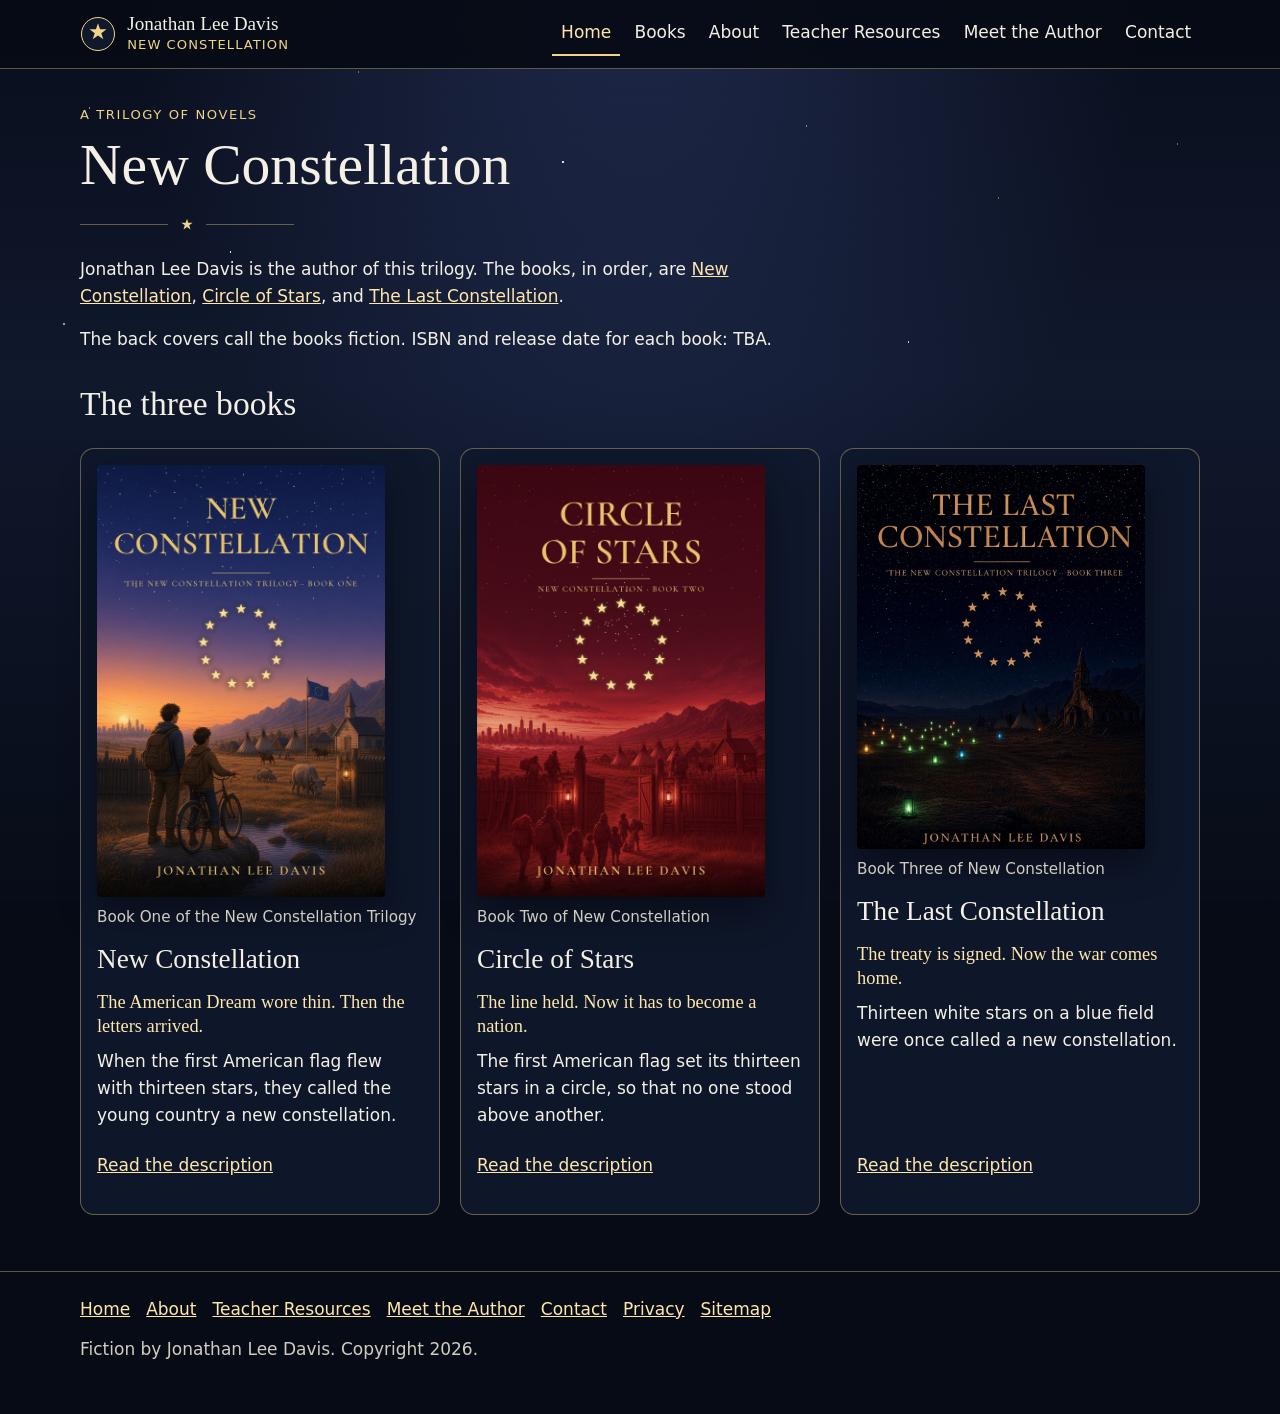
==== index.html @ 85f2c6d9 "Publish the New Constellation author site. Add static pages for the trilogy, both covers, educator n" ====
<!DOCTYPE html>
<html lang="en">
<head>
  <meta charset="utf-8">
  <meta name="viewport" content="width=device-width, initial-scale=1">
  <title>Jonathan Lee Davis · New Constellation trilogy</title>
  <meta name="description" content="New Constellation, Circle of Stars, and The Last Constellation: a trilogy of novels by Jonathan Lee Davis.">
  <meta name="author" content="Jonathan Lee Davis">
  <meta name="robots" content="index,follow">
  <link rel="canonical" href="https://jonldavis-coder.github.io/constellation-books-website/">
  <meta name="theme-color" content="#070b16">
  <meta property="og:site_name" content="Jonathan Lee Davis">
  <meta property="og:title" content="Jonathan Lee Davis · New Constellation trilogy">
  <meta property="og:description" content="New Constellation, Circle of Stars, and The Last Constellation: a trilogy of novels by Jonathan Lee Davis.">
  <meta property="og:type" content="website">
  <meta property="og:url" content="https://jonldavis-coder.github.io/constellation-books-website/">
  <meta property="og:image" content="https://jonldavis-coder.github.io/constellation-books-website/assets/images/og/home.jpg">
  <meta property="og:image:width" content="1200">
  <meta property="og:image:height" content="630">
  <meta property="og:image:alt" content="Front covers of New Constellation, Circle of Stars, and The Last Constellation by Jonathan Lee Davis">
  <meta property="og:locale" content="en_US">
  <meta name="twitter:card" content="summary_large_image">
  <meta name="twitter:title" content="Jonathan Lee Davis · New Constellation trilogy">
  <meta name="twitter:description" content="New Constellation, Circle of Stars, and The Last Constellation: a trilogy of novels by Jonathan Lee Davis.">
  <meta name="twitter:image" content="https://jonldavis-coder.github.io/constellation-books-website/assets/images/og/home.jpg">
  <meta name="twitter:image:alt" content="Front covers of New Constellation, Circle of Stars, and The Last Constellation by Jonathan Lee Davis">
  <link rel="icon" href="assets/favicon.svg" type="image/svg+xml">
  <link rel="preload" as="image" href="assets/images/covers/new-constellation-front.jpg">
  <script>document.documentElement.classList.add("js");</script>
  <link rel="stylesheet" href="assets/css/site.css">
  <script type="application/ld+json">
{
  "@context": "https://schema.org",
  "@graph": [
    {
      "@type": "WebSite",
      "@id": "https://jonldavis-coder.github.io/constellation-books-website/#website",
      "url": "https://jonldavis-coder.github.io/constellation-books-website/",
      "name": "Jonathan Lee Davis",
      "description": "New Constellation, Circle of Stars, and The Last Constellation: a trilogy of novels by Jonathan Lee Davis.",
      "inLanguage": "en",
      "publisher": {
        "@id": "https://jonldavis-coder.github.io/constellation-books-website/about/#author"
      }
    },
    {
      "@type": "Person",
      "@id": "https://jonldavis-coder.github.io/constellation-books-website/about/#author",
      "name": "Jonathan Lee Davis",
      "url": "https://jonldavis-coder.github.io/constellation-books-website/about/",
      "jobTitle": "Author",
      "birthPlace": {
        "@type": "Place",
        "name": "Benton, Arkansas",
        "address": {
          "@type": "PostalAddress",
          "addressLocality": "Benton",
          "addressRegion": "AR",
          "addressCountry": "US"
        }
      },
      "alumniOf": [
        {
          "@type": "HighSchool",
          "name": "Sheridan High School"
        },
        {
          "@type": "CollegeOrUniversity",
          "name": "Arkansas Tech University"
        }
      ],
      "description": "Author of the New Constellation trilogy. Born in Benton, Arkansas. Attended Angie Grant Elementary, Perryville Elementary, Perryville Middle School, Benton Middle School, and Sheridan Junior High, and graduated from Sheridan High School. Attended the University of Central Arkansas, then graduated from Arkansas Tech University with a degree in sociology and a minor in military science. Served as an active-duty officer in the U.S. Army and retired from the Army, then became a technology consultant. Attended graduate school at Harvard University. Has been writing these books for 10 years. The stories weave in his life experiences and the people he knew growing up in Arkansas."
    },
    {
      "@type": "BookSeries",
      "@id": "https://jonldavis-coder.github.io/constellation-books-website/#series",
      "name": "New Constellation trilogy",
      "url": "https://jonldavis-coder.github.io/constellation-books-website/",
      "author": {
        "@id": "https://jonldavis-coder.github.io/constellation-books-website/about/#author"
      }
    },
    {
      "@type": "ItemList",
      "name": "New Constellation trilogy",
      "itemListElement": [
        {
          "@type": "ListItem",
          "position": 1,
          "name": "New Constellation",
          "url": "https://jonldavis-coder.github.io/constellation-books-website/books/new-constellation/"
        },
        {
          "@type": "ListItem",
          "position": 2,
          "name": "Circle of Stars",
          "url": "https://jonldavis-coder.github.io/constellation-books-website/books/circle-of-stars/"
        },
        {
          "@type": "ListItem",
          "position": 3,
          "name": "The Last Constellation",
          "url": "https://jonldavis-coder.github.io/constellation-books-website/books/the-last-constellation/"
        }
      ]
    },
    {
      "@type": "Book",
      "@id": "https://jonldavis-coder.github.io/constellation-books-website/books/new-constellation/#book",
      "name": "New Constellation",
      "url": "https://jonldavis-coder.github.io/constellation-books-website/books/new-constellation/",
      "author": {
        "@id": "https://jonldavis-coder.github.io/constellation-books-website/about/#author"
      },
      "genre": "Fiction",
      "inLanguage": "en",
      "copyrightYear": 2026,
      "copyrightHolder": {
        "@id": "https://jonldavis-coder.github.io/constellation-books-website/about/#author"
      },
      "position": 1,
      "isPartOf": {
        "@type": "BookSeries",
        "name": "New Constellation trilogy",
        "url": "https://jonldavis-coder.github.io/constellation-books-website/"
      },
      "image": "https://jonldavis-coder.github.io/constellation-books-website/assets/images/covers/new-constellation-front.jpg",
      "description": "When the first American flag flew with thirteen stars, they called the young country a new constellation. Two and a half centuries later, the American Dream has worn thin. Wages don't stretch, and families wonder what they gave up just to stay afloat.\n\nThen the letters start arriving. Native American tribes are inviting back any U.S. citizen with one-eighth Native blood: a home, healthcare, school, honest work, and Sundays kept for church. All they ask is that you live their way. Thirteen tribes rise across the land. The Supreme Court returns unoccupied government land to them. And a nation that once took everything faces the one thing it never planned for: its own people choosing to leave.\n\nIs it a community, or an army? Is it a refuge, or too good to be true? And once you join, can you ever leave?"
    },
    {
      "@type": "Book",
      "@id": "https://jonldavis-coder.github.io/constellation-books-website/books/circle-of-stars/#book",
      "name": "Circle of Stars",
      "url": "https://jonldavis-coder.github.io/constellation-books-website/books/circle-of-stars/",
      "author": {
        "@id": "https://jonldavis-coder.github.io/constellation-books-website/about/#author"
      },
      "genre": "Fiction",
      "inLanguage": "en",
      "copyrightYear": 2026,
      "copyrightHolder": {
        "@id": "https://jonldavis-coder.github.io/constellation-books-website/about/#author"
      },
      "position": 2,
      "isPartOf": {
        "@type": "BookSeries",
        "name": "New Constellation trilogy",
        "url": "https://jonldavis-coder.github.io/constellation-books-website/"
      },
      "image": "https://jonldavis-coder.github.io/constellation-books-website/assets/images/covers/circle-of-stars-front.jpg",
      "description": "The first American flag set its thirteen stars in a circle, so that no one stood above another. Now a new flag of thirteen stars flies over a new border, and the old one is coming apart. America is at war with itself. Cities burn, whole states walk out of the Union, and the once most powerful military in the world, the force that kept world order, is in disorder.\n\nThe world is watching. Russia lays claim to Alaska. China takes Taiwan. Poland comes under fire on the edge of Europe. And the young United Tribal Nation, sworn never to attack unless attacked, must decide who it can take in, and what it will cost to keep its word."
    },
    {
      "@type": "Book",
      "@id": "https://jonldavis-coder.github.io/constellation-books-website/books/the-last-constellation/#book",
      "name": "The Last Constellation",
      "url": "https://jonldavis-coder.github.io/constellation-books-website/books/the-last-constellation/",
      "author": {
        "@id": "https://jonldavis-coder.github.io/constellation-books-website/about/#author"
      },
      "genre": "Fiction",
      "inLanguage": "en",
      "copyrightYear": 2026,
      "copyrightHolder": {
        "@id": "https://jonldavis-coder.github.io/constellation-books-website/about/#author"
      },
      "position": 3,
      "isPartOf": {
        "@type": "BookSeries",
        "name": "New Constellation trilogy",
        "url": "https://jonldavis-coder.github.io/constellation-books-website/"
      },
      "image": "https://jonldavis-coder.github.io/constellation-books-website/assets/images/covers/the-last-constellation-front.jpg",
      "description": "Thirteen white stars on a blue field were once called a new constellation. The first pattern broke; the people who were here before those stars were sewn have drawn another — and must hold it while the world burns at the border. Across the sea, the world is still burning. Russia and China have landed on American soil. The once most powerful military in the world is broken and scattered, and the United Tribal Force must stand with what remains of it if either of them is to hold the line.\n\nThirteen tribes. One border. A women's year of service the Nation has never known. Medicine runs short. The gates fill. And a country that swore never to attack unless attacked must decide how much of itself it will give to keep the rest of the continent from falling."
    }
  ]
}
</script>
</head>
<body>
  <a class="skip" href="#content">Skip to content</a>
<header class="site-header">
  <div class="wrap header-inner">
    <a class="brand" href="./"><svg class="brand-mark" width="36" height="36" viewBox="0 0 36 36" aria-hidden="true" focusable="false">
  <circle cx="18" cy="18" r="16.5" fill="#10182c" stroke="#f0d48a" stroke-width="1"/>
  <path fill="#f0d48a" d="M18 7.2l2.05 6.15h6.45l-5.22 3.8 2 6.15L18 19.5l-5.28 3.8 2-6.15-5.22-3.8h6.45z"/>
</svg><span class="brand-text"><span class="brand-name">Jonathan Lee Davis</span><span class="brand-series">New Constellation</span></span></a>
    <button type="button" class="nav-toggle" aria-expanded="false" aria-controls="site-nav"><span class="nav-toggle-label">Menu</span></button><nav class="site-nav" id="site-nav" aria-label="Primary"><ul><li><a href="./" aria-current="page">Home</a></li><li><a href="#books">Books</a></li><li><a href="about/">About</a></li><li><a href="teachers/">Teacher Resources</a></li><li><a href="meet/">Meet the Author</a></li><li><a href="contact/">Contact</a></li></ul></nav>
  </div>
</header>
  <main id="content" tabindex="-1">
    <div class="wrap">
      <p class="kicker">A trilogy of novels</p>
<h1>New Constellation</h1>
<div class="rule" aria-hidden="true"><svg width="14" height="14" viewBox="0 0 16 16" focusable="false"><path fill="#f0d48a" d="M8 .8l1.45 4.7H14.4L10.5 8.4l1.5 4.8L8 10.35 4 13.2l1.5-4.8L1.6 5.5h4.95z"/></svg></div>
<div class="intro">
  <p>Jonathan Lee Davis is the author of this trilogy. The books, in order, are <a href="books/new-constellation/">New Constellation</a>, <a href="books/circle-of-stars/">Circle of Stars</a>, and <a href="books/the-last-constellation/">The Last Constellation</a>.</p>
  <p>The back covers call the books fiction. ISBN and release date for each book: TBA.</p>
</div>
<section id="books" aria-labelledby="books-heading">
  <h2 id="books-heading">The three books</h2>
  <div class="book-grid">
    <article class="book-card">
  <a href="books/new-constellation/"><img src="assets/images/covers/new-constellation-front.jpg" alt="Front cover of New Constellation by Jonathan Lee Davis" width="1200" height="1800" loading="eager" decoding="async" fetchpriority="high"></a>
  <p class="series-label">Book One of the New Constellation Trilogy</p>
  <h2><a href="books/new-constellation/">New Constellation</a></h2>
  <p class="tagline">The American Dream wore thin. Then the letters arrived.</p>
  <p>When the first American flag flew with thirteen stars, they called the young country a new constellation.</p>
  <p class="more"><a href="books/new-constellation/">Read the description</a></p>
</article><article class="book-card">
  <a href="books/circle-of-stars/"><img src="assets/images/covers/circle-of-stars-front.jpg" alt="Front cover of Circle of Stars by Jonathan Lee Davis" width="1200" height="1800" loading="lazy" decoding="async"></a>
  <p class="series-label">Book Two of New Constellation</p>
  <h2><a href="books/circle-of-stars/">Circle of Stars</a></h2>
  <p class="tagline">The line held. Now it has to become a nation.</p>
  <p>The first American flag set its thirteen stars in a circle, so that no one stood above another.</p>
  <p class="more"><a href="books/circle-of-stars/">Read the description</a></p>
</article><article class="book-card">
  <a href="books/the-last-constellation/"><img src="assets/images/covers/the-last-constellation-front.jpg" alt="Front cover of The Last Constellation by Jonathan Lee Davis" width="864" height="1152" loading="lazy" decoding="async"></a>
  <p class="series-label">Book Three of New Constellation</p>
  <h2><a href="books/the-last-constellation/">The Last Constellation</a></h2>
  <p class="tagline">The treaty is signed. Now the war comes home.</p>
  <p>Thirteen white stars on a blue field were once called a new constellation.</p>
  <p class="more"><a href="books/the-last-constellation/">Read the description</a></p>
</article>
  </div>
</section>
    </div>
  </main>
  <footer class="site-footer">
  <div class="wrap footer-inner">
    <nav class="footer-nav" aria-label="Footer"><ul><li><a href="./">Home</a></li><li><a href="about/">About</a></li><li><a href="teachers/">Teacher Resources</a></li><li><a href="meet/">Meet the Author</a></li><li><a href="contact/">Contact</a></li><li><a href="privacy/">Privacy</a></li><li><a href="sitemap.html">Sitemap</a></li></ul></nav>
    <p>Fiction by Jonathan Lee Davis. Copyright 2026.</p>
  </div>
</footer>
  <script src="assets/js/site.js" defer></script>
</body>
</html>
---- assets/css/site.css ----
/* New Constellation author site. One stylesheet, no web fonts. */

:root {
  --bg: #070b16;
  --bg-raised: #10182c;
  --bg-header: rgba(7, 11, 22, 0.94);
  --text: #f4f0e6;
  --muted: #d2cdc2;
  --gold: #f0d48a;
  --gold-strong: #ffe7ad;
  --ink: #1b1408;
  --line: rgba(240, 212, 138, 0.38);
  --serif: "Iowan Old Style", "Palatino Linotype", Palatino, Georgia, "Times New Roman", serif;
  --sans: "Segoe UI", system-ui, -apple-system, sans-serif;
  --measure: 65ch;
  --cover-max: 26rem;
  --focus: #ffe08a;
}

*,
*::before,
*::after {
  box-sizing: border-box;
}

html {
  font-size: 100%;
  scroll-behavior: smooth;
}

body {
  margin: 0;
  min-height: 100vh;
  color: var(--text);
  background: var(--bg);
  font-family: var(--sans);
  font-size: 1.0625rem;
  line-height: 1.6;
  color-scheme: dark;
}

body::before {
  content: "";
  position: fixed;
  inset: 0;
  z-index: -1;
  pointer-events: none;
  background-color: var(--bg);
  background-image:
    radial-gradient(1px 1px at 7% 12%, #fff 50%, transparent 52%),
    radial-gradient(1.5px 1.5px at 18% 28%, rgba(255, 255, 255, 0.9) 50%, transparent 52%),
    radial-gradient(1px 1px at 28% 8%, rgba(240, 212, 138, 0.95) 50%, transparent 52%),
    radial-gradient(1px 1px at 36% 46%, #fff 50%, transparent 52%),
    radial-gradient(2px 2px at 44% 18%, rgba(255, 255, 255, 0.85) 50%, transparent 52%),
    radial-gradient(1px 1px at 52% 62%, rgba(240, 212, 138, 0.8) 50%, transparent 52%),
    radial-gradient(1px 1px at 63% 14%, #fff 50%, transparent 52%),
    radial-gradient(1.5px 1.5px at 71% 38%, rgba(255, 255, 255, 0.75) 50%, transparent 52%),
    radial-gradient(1px 1px at 78% 22%, rgba(240, 212, 138, 0.9) 50%, transparent 52%),
    radial-gradient(1px 1px at 86% 58%, #fff 50%, transparent 52%),
    radial-gradient(1px 1px at 92% 16%, rgba(255, 255, 255, 0.8) 50%, transparent 52%),
    radial-gradient(1.5px 1.5px at 12% 72%, #fff 50%, transparent 52%),
    radial-gradient(1px 1px at 24% 84%, rgba(240, 212, 138, 0.75) 50%, transparent 52%),
    radial-gradient(1px 1px at 41% 78%, rgba(255, 255, 255, 0.7) 50%, transparent 52%),
    radial-gradient(2px 2px at 58% 88%, rgba(255, 255, 255, 0.85) 50%, transparent 52%),
    radial-gradient(1px 1px at 73% 76%, #fff 50%, transparent 52%),
    radial-gradient(1px 1px at 88% 82%, rgba(240, 212, 138, 0.8) 50%, transparent 52%),
    radial-gradient(1px 1px at 15% 48%, rgba(255, 255, 255, 0.65) 50%, transparent 52%),
    radial-gradient(1px 1px at 96% 42%, #fff 50%, transparent 52%),
    radial-gradient(1.5px 1.5px at 5% 36%, rgba(240, 212, 138, 0.7) 50%, transparent 52%),
    radial-gradient(ellipse at 50% -20%, rgba(62, 78, 140, 0.45), transparent 58%),
    linear-gradient(180deg, #090e1c 0%, #10182c 42%, #080c18 100%);
  background-repeat: no-repeat;
}

img {
  max-width: 100%;
  height: auto;
}

a {
  color: var(--gold-strong);
}

a:hover {
  color: #fff6d8;
}

p,
ul,
ol,
dl,
blockquote {
  margin-block: 0 1rem;
}

h1,
h2,
h3 {
  font-family: var(--serif);
  font-weight: 500;
  line-height: 1.15;
  color: var(--text);
}

h1 {
  font-size: clamp(2.2rem, 5vw, 3.6rem);
  margin: 0 0 0.6rem;
}

h2 {
  font-size: clamp(1.6rem, 3vw, 2.1rem);
  margin: 2rem 0 0.75rem;
}

h3 {
  font-size: 1.3rem;
  margin: 1.4rem 0 0.5rem;
}

.skip {
  position: absolute;
  left: 0.75rem;
  top: 0.75rem;
  transform: translateY(-150%);
  background: var(--gold);
  color: var(--ink);
  padding: 0.6rem 0.9rem;
  z-index: 20;
  text-decoration: none;
  border-radius: 6px;
  font-weight: 700;
}

.skip:focus {
  transform: none;
}

:focus-visible {
  outline: 3px solid var(--focus);
  outline-offset: 3px;
}

.wrap {
  width: min(1120px, calc(100% - 2rem));
  margin-inline: auto;
}

.site-header {
  position: sticky;
  top: 0;
  z-index: 10;
  background: var(--bg-header);
  border-bottom: 1px solid var(--line);
}

.header-inner {
  display: flex;
  flex-wrap: wrap;
  align-items: center;
  justify-content: space-between;
  gap: 0.75rem 1rem;
  min-height: 4.25rem;
  padding: 0.6rem 0;
  position: relative;
}

.brand {
  display: inline-flex;
  align-items: center;
  gap: 0.7rem;
  color: var(--text);
  text-decoration: none;
}

.brand:hover {
  color: var(--text);
}

.brand-mark {
  flex: 0 0 auto;
}

.brand-name {
  display: block;
  font-family: var(--serif);
  font-size: 1.2rem;
  line-height: 1.1;
}

.brand-series {
  display: block;
  color: var(--gold);
  font-size: 0.82rem;
  letter-spacing: 0.08em;
  text-transform: uppercase;
}

.nav-toggle {
  display: none;
  min-height: 44px;
  min-width: 44px;
  padding: 0.4rem 0.9rem;
  border-radius: 999px;
  border: 1px solid var(--line);
  background: transparent;
  color: var(--gold-strong);
  font: inherit;
  cursor: pointer;
}

.js .nav-toggle {
  display: inline-flex;
  align-items: center;
  justify-content: center;
}

.site-nav ul {
  display: flex;
  flex-wrap: wrap;
  gap: 0.25rem 0.35rem;
  list-style: none;
  margin: 0;
  padding: 0;
}

.site-nav a {
  display: inline-flex;
  align-items: center;
  min-height: 44px;
  padding: 0.2rem 0.55rem;
  color: var(--text);
  text-decoration: none;
  border-bottom: 2px solid transparent;
}

.site-nav a:hover,
.site-nav a[aria-current="page"] {
  color: var(--gold-strong);
  border-bottom-color: var(--gold);
}

.js .site-nav {
  display: none;
  width: 100%;
}

.js .site-nav.is-open {
  display: block;
}

.js .site-nav.is-open ul {
  flex-direction: column;
  align-items: flex-start;
}

main {
  padding: 2.2rem 0 3.5rem;
}

.kicker {
  margin: 0 0 0.4rem;
  color: var(--gold);
  letter-spacing: 0.12em;
  text-transform: uppercase;
  font-size: 0.82rem;
}

.lede,
.tagline {
  font-family: var(--serif);
  font-size: clamp(1.25rem, 2.4vw, 1.6rem);
  line-height: 1.35;
  color: var(--gold-strong);
}

.prose,
.intro {
  max-width: var(--measure);
}

.prose p:last-child,
.intro p:last-child {
  margin-bottom: 0;
}

.rule {
  display: flex;
  align-items: center;
  gap: 0.75rem;
  margin: 1.25rem 0 1.5rem;
  color: var(--gold);
}

.rule::before,
.rule::after {
  content: "";
  width: 5.5rem;
  max-width: 22vw;
  height: 1px;
  background: var(--line);
}

.book-grid {
  display: grid;
  gap: 1.25rem;
  margin-top: 1.5rem;
}

.book-card {
  background: rgba(16, 24, 44, 0.92);
  border: 1px solid var(--line);
  border-radius: 14px;
  padding: 1rem 1rem 1.15rem;
  display: flex;
  flex-direction: column;
  min-width: 0;
}

.book-card > a {
  display: block;
}

.book-card img {
  width: 100%;
  max-width: 18rem;
  margin-inline: auto;
  border-radius: 4px;
  box-shadow: 0 14px 36px rgba(0, 0, 0, 0.45);
}

code {
  font-family: ui-monospace, "Cascadia Mono", "Segoe UI Mono", monospace;
  font-size: 0.92em;
  color: var(--gold-strong);
}

.book-card h2 {
  margin: 0.9rem 0 0.35rem;
  font-size: 1.7rem;
}

.book-card .series-label,
.series-label {
  margin: 0;
  color: var(--muted);
  font-size: 0.95rem;
}

.book-card .tagline {
  font-size: 1.15rem;
  margin: 0.55rem 0;
}

.book-card p {
  margin-top: 0;
}

.book-card .more {
  margin-top: auto;
  padding-top: 0.4rem;
}

.covers {
  display: grid;
  gap: 1.25rem;
  margin: 1.25rem 0 0.5rem;
}

.cover-button {
  display: block;
  width: 100%;
  max-width: var(--cover-max);
  padding: 0;
  border: 0;
  background: transparent;
  color: var(--muted);
  font: inherit;
  cursor: zoom-in;
  text-align: center;
}

.cover-button img {
  display: block;
  width: 100%;
  height: auto;
  border-radius: 4px;
  box-shadow: 0 16px 40px rgba(0, 0, 0, 0.5);
}

.enlarge-hint {
  display: block;
  margin-top: 0.45rem;
  font-size: 0.92rem;
  color: var(--muted);
}

.buy {
  margin: 1.4rem 0 0.4rem;
}

.button {
  display: inline-flex;
  align-items: center;
  justify-content: center;
  min-height: 44px;
  padding: 0.65rem 1.25rem;
  border-radius: 999px;
  border: 1px solid transparent;
  background: var(--gold);
  color: var(--ink);
  font: inherit;
  font-weight: 700;
  text-decoration: none;
  cursor: pointer;
}

a.button:hover,
button.button:hover:not(:disabled) {
  background: var(--gold-strong);
  color: var(--ink);
}

.button:disabled,
.button[aria-disabled="true"] {
  background: transparent;
  color: var(--muted);
  border-color: rgba(210, 205, 194, 0.55);
  cursor: not-allowed;
  font-weight: 600;
}

.buy-note,
.note,
.notice {
  color: var(--muted);
  max-width: var(--measure);
}

.notice,
.draft-banner {
  border-left: 4px solid var(--gold);
  background: rgba(240, 212, 138, 0.08);
  padding: 0.85rem 1rem;
  color: var(--text);
}

.meta {
  display: grid;
  grid-template-columns: minmax(8rem, 11rem) 1fr;
  gap: 0.35rem 1rem;
  max-width: 36rem;
  margin: 1.25rem 0;
}

.meta dt {
  margin: 0;
  color: var(--gold);
}

.meta dd {
  margin: 0;
}

.questions {
  font-family: var(--serif);
  font-style: italic;
  font-size: 1.15rem;
}

.about-layout {
  display: grid;
  gap: 1.5rem;
  align-items: start;
}

.photo-placeholder {
  width: min(100%, 280px);
  aspect-ratio: 4 / 5;
  display: grid;
  place-items: center;
  text-align: center;
  padding: 1rem;
  border: 1px dashed var(--line);
  border-radius: 12px;
  background: rgba(16, 24, 44, 0.75);
  color: var(--gold);
}

.photo-placeholder p {
  margin: 0;
}

.author-photo figcaption {
  margin-top: 0.5rem;
  color: var(--muted);
  font-size: 0.92rem;
  max-width: 280px;
}

blockquote {
  margin: 0 0 1rem;
  padding-left: 1rem;
  border-left: 3px solid var(--gold);
}

.guide-list {
  list-style: none;
  padding: 0;
  margin: 0;
}

.guide-list li {
  margin: 0 0 0.6rem;
}

.guide-list button {
  width: min(100%, 36rem);
  justify-content: flex-start;
  text-align: left;
  white-space: normal;
  line-height: 1.35;
}

.calendly-inline-widget {
  width: 100%;
  min-width: 280px;
  height: 740px;
}

.book-card h2 a {
  color: var(--text);
  text-decoration: none;
}

.book-card h2 a:hover {
  color: var(--gold-strong);
}

main:focus {
  outline: none;
}

main:focus-visible {
  outline: 3px solid var(--focus);
  outline-offset: 4px;
}

form label,
fieldset {
  display: block;
  margin: 1rem 0 0;
  max-width: 38rem;
}

fieldset {
  border: 1px solid var(--line);
  border-radius: 10px;
  padding: 0.4rem 1rem 0.8rem;
}

legend {
  padding: 0 0.3rem;
  color: var(--gold);
}

label span,
legend {
  font-weight: 650;
}

input,
select,
textarea {
  display: block;
  width: 100%;
  margin-top: 0.35rem;
  min-height: 44px;
  padding: 0.55rem 0.7rem;
  border-radius: 8px;
  border: 1px solid var(--line);
  background: #0b1222;
  color: var(--text);
  font: inherit;
  font-size: 1rem;
}

textarea {
  min-height: 8rem;
  resize: vertical;
}

.choice {
  display: flex;
  align-items: center;
  gap: 0.6rem;
  margin-top: 0.45rem;
  font-weight: 450;
}

.choice input {
  width: 1.15rem;
  height: 1.15rem;
  min-height: 0;
  margin: 0;
}

.form-actions {
  margin-top: 1.1rem;
}

.status {
  min-height: 1.4rem;
}

.breadcrumb ol {
  display: flex;
  flex-wrap: wrap;
  gap: 0.35rem 0.5rem;
  list-style: none;
  padding: 0;
  margin: 0 0 1rem;
  color: var(--muted);
  font-size: 0.95rem;
}

.breadcrumb li:not(:last-child)::after {
  content: "/";
  margin-left: 0.5rem;
  color: var(--gold);
}

.breadcrumb a {
  color: var(--gold-strong);
}

.pager {
  display: flex;
  flex-wrap: wrap;
  gap: 0.75rem 1.25rem;
  margin-top: 2rem;
}

dialog {
  border: 1px solid var(--line);
  border-radius: 12px;
  padding: 0.75rem;
  background: #0c1222;
  color: var(--text);
  max-width: min(96vw, 60rem);
  animation: none;
}

dialog::backdrop {
  background: rgba(4, 6, 14, 0.84);
}

dialog figure {
  margin: 0;
}

dialog img {
  display: block;
  width: auto;
  height: auto;
  max-width: 100%;
  max-height: 78vh;
  margin-inline: auto;
}

dialog figcaption {
  margin-top: 0.5rem;
  text-align: center;
  color: var(--muted);
}

.lightbox-close {
  display: inline-flex;
  margin-left: auto;
  margin-bottom: 0.4rem;
}

dialog form {
  display: flex;
  justify-content: flex-end;
  margin: 0;
}

.site-footer {
  border-top: 1px solid var(--line);
  padding: 1.5rem 0 2.2rem;
  color: var(--muted);
}

.footer-inner {
  display: grid;
  gap: 0.8rem;
}

.footer-nav ul {
  display: flex;
  flex-wrap: wrap;
  gap: 0.35rem 1rem;
  list-style: none;
  padding: 0;
  margin: 0;
}

.footer-nav a {
  color: var(--gold-strong);
}

.site-map {
  padding-left: 1.2rem;
}

.site-map li {
  margin: 0.35rem 0;
}

.visually-hidden {
  position: absolute;
  width: 1px;
  height: 1px;
  padding: 0;
  margin: -1px;
  overflow: hidden;
  clip: rect(0, 0, 0, 0);
  white-space: nowrap;
  border: 0;
}

[hidden] {
  display: none !important;
}

@media (min-width: 720px) {
  .covers {
    grid-template-columns: repeat(2, minmax(0, var(--cover-max)));
    justify-content: start;
    align-items: start;
  }

  .book-grid {
    grid-template-columns: repeat(2, minmax(0, 1fr));
  }

  .about-layout {
    grid-template-columns: 280px minmax(0, 1fr);
  }
}

@media (min-width: 1040px) {
  .js .nav-toggle {
    display: none;
  }

  .js .site-nav,
  .js .site-nav.is-open {
    display: block;
    width: auto;
  }

  .js .site-nav ul,
  .js .site-nav.is-open ul {
    flex-direction: row;
    justify-content: flex-end;
  }

  .book-grid {
    grid-template-columns: repeat(3, minmax(0, 1fr));
  }
}

@media (max-width: 520px) {
  .meta {
    grid-template-columns: 1fr;
    gap: 0.1rem;
  }

  .meta dt {
    margin-top: 0.55rem;
  }
}

@media (prefers-reduced-motion: reduce) {
  html {
    scroll-behavior: auto;
  }

  *,
  *::before,
  *::after {
    animation: none !important;
    transition: none !important;
  }
}

@media print {
  body {
    background: #fff;
    color: #111;
  }

  body::before,
  .site-header,
  .site-footer,
  .nav-toggle,
  .buy,
  .cover-button .enlarge-hint,
  dialog {
    display: none !important;
  }

  a {
    color: #111;
  }

  .book-card,
  .notice,
  .draft-banner {
    background: #fff;
    border-color: #999;
  }
}
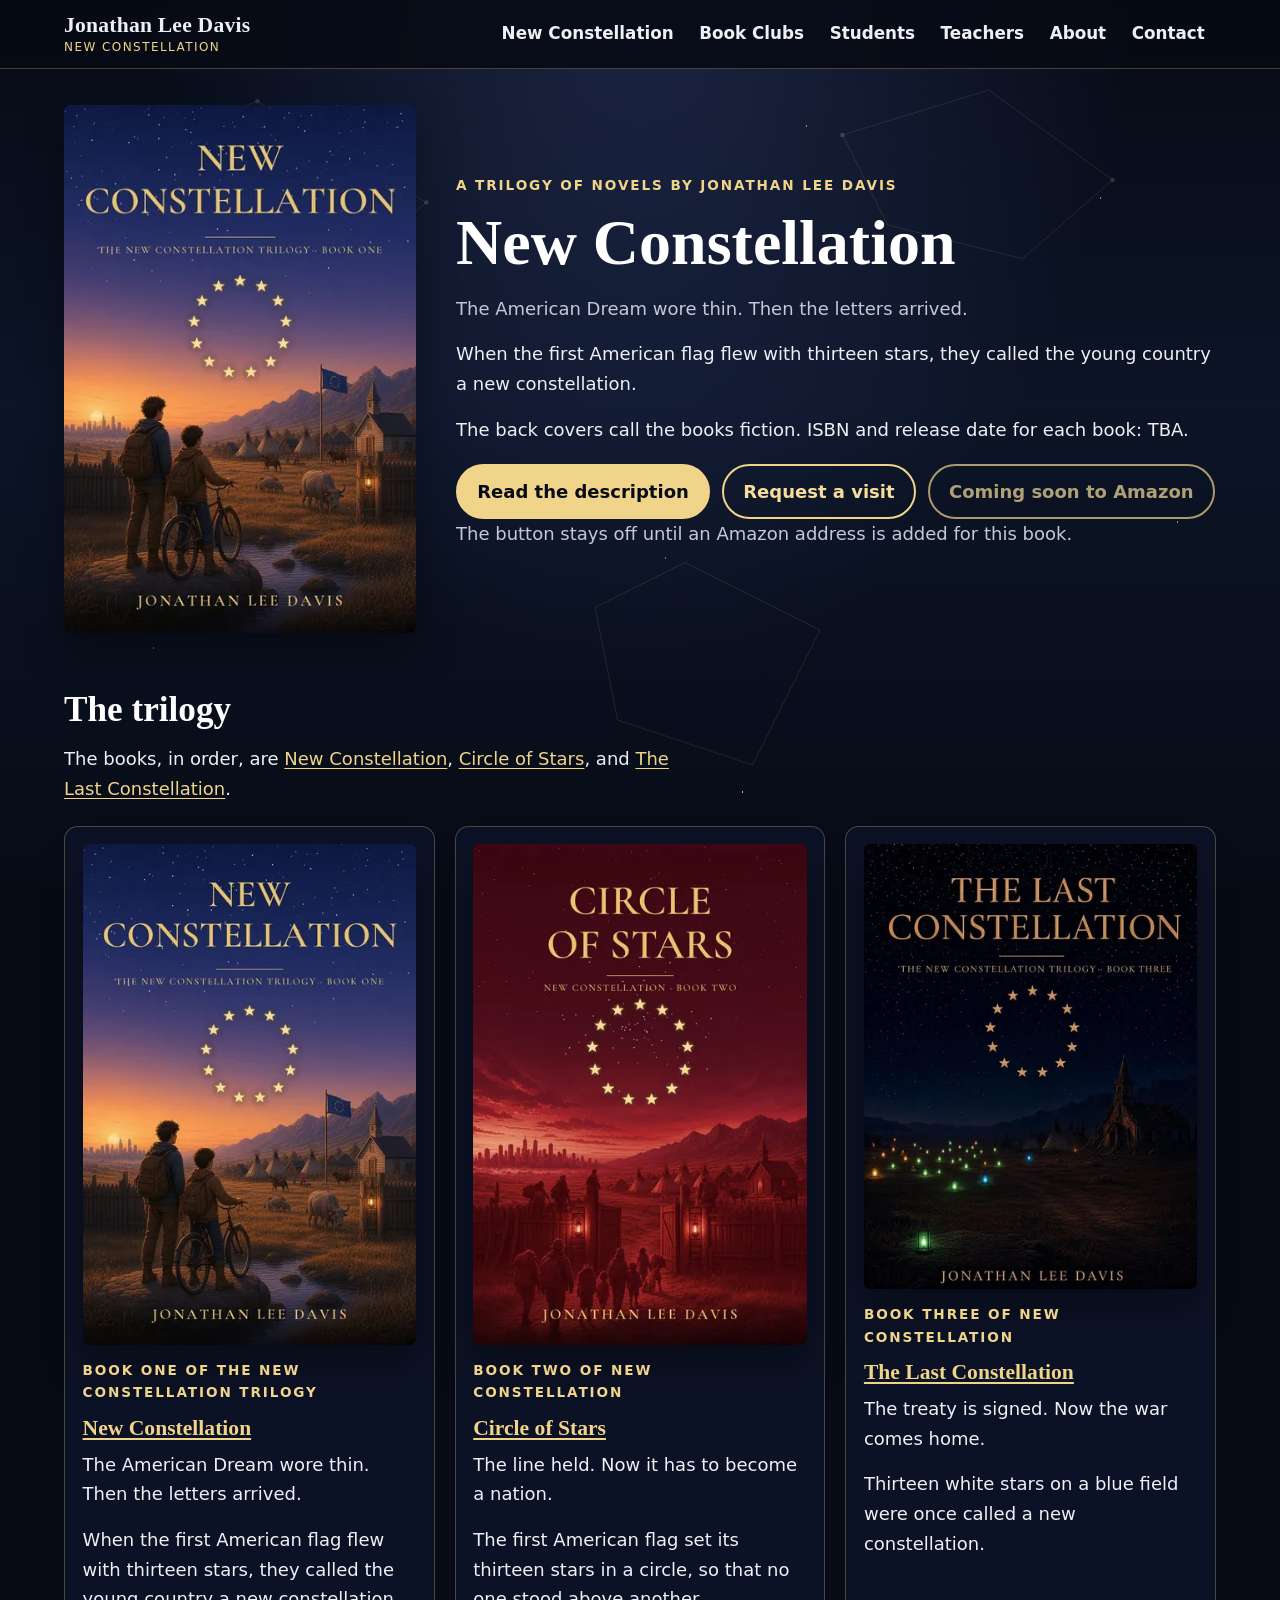
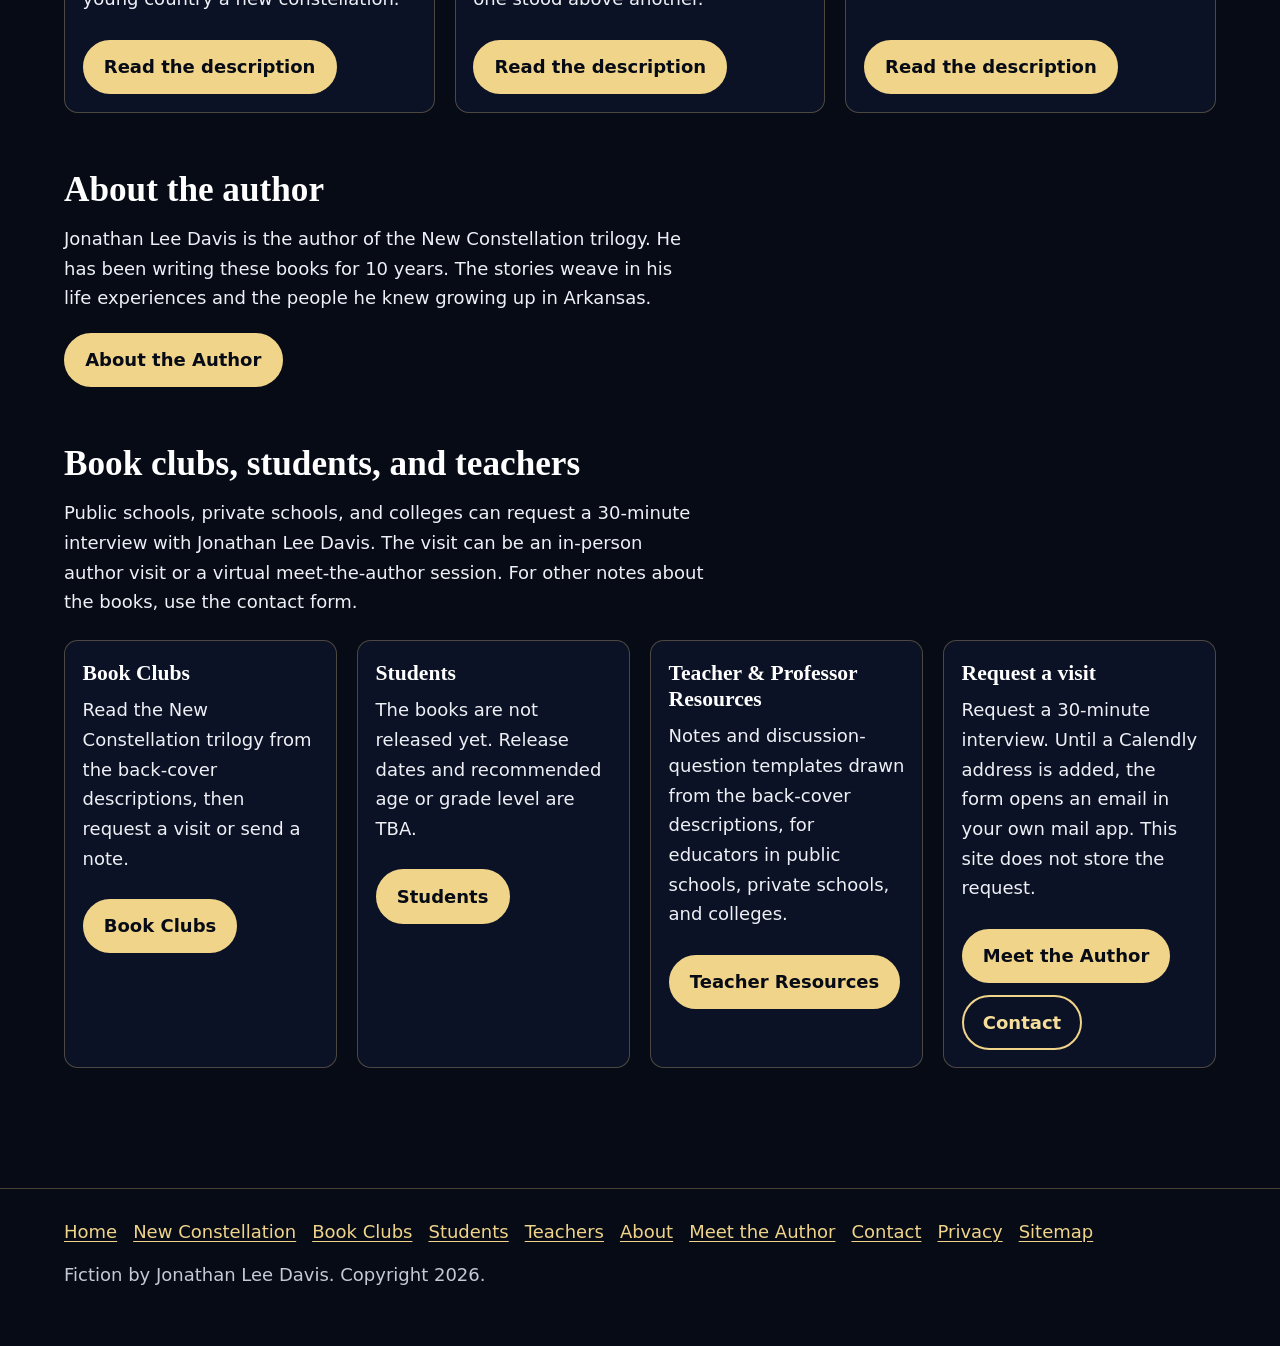
==== commit 694ba546: "Redesign the site as Jonathan Lee Davis’s author site Lead with a New Constellation hero, a reusable" ====
--- a/index.html
+++ b/index.html
@@ -3,18 +3,19 @@
 <head>
   <meta charset="utf-8">
   <meta name="viewport" content="width=device-width, initial-scale=1">
+  <meta name="google-site-verification" content="119w6ydVE_tQWfHlJr8_iiOFfVYVfcNG0b232-Va2J8">
   <title>Jonathan Lee Davis · New Constellation trilogy</title>
   <meta name="description" content="New Constellation, Circle of Stars, and The Last Constellation: a trilogy of novels by Jonathan Lee Davis.">
   <meta name="author" content="Jonathan Lee Davis">
   <meta name="robots" content="index,follow">
-  <link rel="canonical" href="https://jonldavis-coder.github.io/constellation-books-website/">
+  <link rel="canonical" href="https://jonathanleedavis.com/">
   <meta name="theme-color" content="#070b16">
   <meta property="og:site_name" content="Jonathan Lee Davis">
   <meta property="og:title" content="Jonathan Lee Davis · New Constellation trilogy">
   <meta property="og:description" content="New Constellation, Circle of Stars, and The Last Constellation: a trilogy of novels by Jonathan Lee Davis.">
   <meta property="og:type" content="website">
-  <meta property="og:url" content="https://jonldavis-coder.github.io/constellation-books-website/">
-  <meta property="og:image" content="https://jonldavis-coder.github.io/constellation-books-website/assets/images/og/home.jpg">
+  <meta property="og:url" content="https://jonathanleedavis.com/">
+  <meta property="og:image" content="https://jonathanleedavis.com/assets/images/og/home.jpg">
   <meta property="og:image:width" content="1200">
   <meta property="og:image:height" content="630">
   <meta property="og:image:alt" content="Front covers of New Constellation, Circle of Stars, and The Last Constellation by Jonathan Lee Davis">
@@ -22,32 +23,51 @@
   <meta name="twitter:card" content="summary_large_image">
   <meta name="twitter:title" content="Jonathan Lee Davis · New Constellation trilogy">
   <meta name="twitter:description" content="New Constellation, Circle of Stars, and The Last Constellation: a trilogy of novels by Jonathan Lee Davis.">
-  <meta name="twitter:image" content="https://jonldavis-coder.github.io/constellation-books-website/assets/images/og/home.jpg">
+  <meta name="twitter:image" content="https://jonathanleedavis.com/assets/images/og/home.jpg">
   <meta name="twitter:image:alt" content="Front covers of New Constellation, Circle of Stars, and The Last Constellation by Jonathan Lee Davis">
-  <link rel="icon" href="assets/favicon.svg" type="image/svg+xml">
-  <link rel="preload" as="image" href="assets/images/covers/new-constellation-front.jpg">
+  <link rel="icon" href="/assets/favicon.svg" type="image/svg+xml">
+  <link rel="stylesheet" href="/assets/css/site.css">
   <script>document.documentElement.classList.add("js");</script>
-  <link rel="stylesheet" href="assets/css/site.css">
+<script async src="https://www.googletagmanager.com/gtag/js?id=G-6GWSZXPBNY"></script>
+<script>
+  window.dataLayer = window.dataLayer || [];
+  function gtag(){dataLayer.push(arguments);}
+  gtag('js', new Date());
+  gtag('config', 'G-6GWSZXPBNY');
+</script>
+
   <script type="application/ld+json">
 {
   "@context": "https://schema.org",
   "@graph": [
     {
       "@type": "WebSite",
-      "@id": "https://jonldavis-coder.github.io/constellation-books-website/#website",
-      "url": "https://jonldavis-coder.github.io/constellation-books-website/",
+      "@id": "https://jonathanleedavis.com/#website",
+      "url": "https://jonathanleedavis.com/",
       "name": "Jonathan Lee Davis",
       "description": "New Constellation, Circle of Stars, and The Last Constellation: a trilogy of novels by Jonathan Lee Davis.",
       "inLanguage": "en",
       "publisher": {
-        "@id": "https://jonldavis-coder.github.io/constellation-books-website/about/#author"
+        "@id": "https://jonathanleedavis.com/about/#author"
+      },
+      "author": {
+        "@id": "https://jonathanleedavis.com/about/#author"
       }
     },
     {
+      "@type": "Organization",
+      "@id": "https://jonathanleedavis.com/#organization",
+      "name": "Jonathan Lee Davis",
+      "url": "https://jonathanleedavis.com/",
+      "founder": {
+        "@id": "https://jonathanleedavis.com/about/#author"
+      }
+    },
+    {
       "@type": "Person",
-      "@id": "https://jonldavis-coder.github.io/constellation-books-website/about/#author",
+      "@id": "https://jonathanleedavis.com/about/#author",
       "name": "Jonathan Lee Davis",
-      "url": "https://jonldavis-coder.github.io/constellation-books-website/about/",
+      "url": "https://jonathanleedavis.com/about/",
       "jobTitle": "Author",
       "birthPlace": {
         "@type": "Place",
@@ -73,12 +93,86 @@
     },
     {
       "@type": "BookSeries",
-      "@id": "https://jonldavis-coder.github.io/constellation-books-website/#series",
+      "@id": "https://jonathanleedavis.com/#series",
       "name": "New Constellation trilogy",
-      "url": "https://jonldavis-coder.github.io/constellation-books-website/",
+      "url": "https://jonathanleedavis.com/",
       "author": {
-        "@id": "https://jonldavis-coder.github.io/constellation-books-website/about/#author"
-      }
+        "@id": "https://jonathanleedavis.com/about/#author"
+      },
+      "hasPart": [
+        {
+          "@type": "Book",
+          "@id": "https://jonathanleedavis.com/books/new-constellation/#book",
+          "name": "New Constellation",
+          "url": "https://jonathanleedavis.com/books/new-constellation/",
+          "author": {
+            "@id": "https://jonathanleedavis.com/about/#author"
+          },
+          "genre": "Fiction",
+          "inLanguage": "en",
+          "copyrightYear": 2026,
+          "copyrightHolder": {
+            "@id": "https://jonathanleedavis.com/about/#author"
+          },
+          "position": 1,
+          "isPartOf": {
+            "@id": "https://jonathanleedavis.com/#series",
+            "@type": "BookSeries",
+            "name": "New Constellation trilogy",
+            "url": "https://jonathanleedavis.com/"
+          },
+          "image": "https://jonathanleedavis.com/assets/images/covers/new-constellation-front.jpg",
+          "description": "The American Dream wore thin. Then the letters arrived."
+        },
+        {
+          "@type": "Book",
+          "@id": "https://jonathanleedavis.com/books/circle-of-stars/#book",
+          "name": "Circle of Stars",
+          "url": "https://jonathanleedavis.com/books/circle-of-stars/",
+          "author": {
+            "@id": "https://jonathanleedavis.com/about/#author"
+          },
+          "genre": "Fiction",
+          "inLanguage": "en",
+          "copyrightYear": 2026,
+          "copyrightHolder": {
+            "@id": "https://jonathanleedavis.com/about/#author"
+          },
+          "position": 2,
+          "isPartOf": {
+            "@id": "https://jonathanleedavis.com/#series",
+            "@type": "BookSeries",
+            "name": "New Constellation trilogy",
+            "url": "https://jonathanleedavis.com/"
+          },
+          "image": "https://jonathanleedavis.com/assets/images/covers/circle-of-stars-front.jpg",
+          "description": "The line held. Now it has to become a nation."
+        },
+        {
+          "@type": "Book",
+          "@id": "https://jonathanleedavis.com/books/the-last-constellation/#book",
+          "name": "The Last Constellation",
+          "url": "https://jonathanleedavis.com/books/the-last-constellation/",
+          "author": {
+            "@id": "https://jonathanleedavis.com/about/#author"
+          },
+          "genre": "Fiction",
+          "inLanguage": "en",
+          "copyrightYear": 2026,
+          "copyrightHolder": {
+            "@id": "https://jonathanleedavis.com/about/#author"
+          },
+          "position": 3,
+          "isPartOf": {
+            "@id": "https://jonathanleedavis.com/#series",
+            "@type": "BookSeries",
+            "name": "New Constellation trilogy",
+            "url": "https://jonathanleedavis.com/"
+          },
+          "image": "https://jonathanleedavis.com/assets/images/covers/the-last-constellation-front.jpg",
+          "description": "The treaty is signed. Now the war comes home."
+        }
+      ]
     },
     {
       "@type": "ItemList",
@@ -88,150 +182,150 @@
           "@type": "ListItem",
           "position": 1,
           "name": "New Constellation",
-          "url": "https://jonldavis-coder.github.io/constellation-books-website/books/new-constellation/"
+          "url": "https://jonathanleedavis.com/books/new-constellation/"
         },
         {
           "@type": "ListItem",
           "position": 2,
           "name": "Circle of Stars",
-          "url": "https://jonldavis-coder.github.io/constellation-books-website/books/circle-of-stars/"
+          "url": "https://jonathanleedavis.com/books/circle-of-stars/"
         },
         {
           "@type": "ListItem",
           "position": 3,
           "name": "The Last Constellation",
-          "url": "https://jonldavis-coder.github.io/constellation-books-website/books/the-last-constellation/"
+          "url": "https://jonathanleedavis.com/books/the-last-constellation/"
         }
       ]
-    },
-    {
-      "@type": "Book",
-      "@id": "https://jonldavis-coder.github.io/constellation-books-website/books/new-constellation/#book",
-      "name": "New Constellation",
-      "url": "https://jonldavis-coder.github.io/constellation-books-website/books/new-constellation/",
-      "author": {
-        "@id": "https://jonldavis-coder.github.io/constellation-books-website/about/#author"
-      },
-      "genre": "Fiction",
-      "inLanguage": "en",
-      "copyrightYear": 2026,
-      "copyrightHolder": {
-        "@id": "https://jonldavis-coder.github.io/constellation-books-website/about/#author"
-      },
-      "position": 1,
-      "isPartOf": {
-        "@type": "BookSeries",
-        "name": "New Constellation trilogy",
-        "url": "https://jonldavis-coder.github.io/constellation-books-website/"
-      },
-      "image": "https://jonldavis-coder.github.io/constellation-books-website/assets/images/covers/new-constellation-front.jpg",
-      "description": "When the first American flag flew with thirteen stars, they called the young country a new constellation. Two and a half centuries later, the American Dream has worn thin. Wages don't stretch, and families wonder what they gave up just to stay afloat.\n\nThen the letters start arriving. Native American tribes are inviting back any U.S. citizen with one-eighth Native blood: a home, healthcare, school, honest work, and Sundays kept for church. All they ask is that you live their way. Thirteen tribes rise across the land. The Supreme Court returns unoccupied government land to them. And a nation that once took everything faces the one thing it never planned for: its own people choosing to leave.\n\nIs it a community, or an army? Is it a refuge, or too good to be true? And once you join, can you ever leave?"
-    },
-    {
-      "@type": "Book",
-      "@id": "https://jonldavis-coder.github.io/constellation-books-website/books/circle-of-stars/#book",
-      "name": "Circle of Stars",
-      "url": "https://jonldavis-coder.github.io/constellation-books-website/books/circle-of-stars/",
-      "author": {
-        "@id": "https://jonldavis-coder.github.io/constellation-books-website/about/#author"
-      },
-      "genre": "Fiction",
-      "inLanguage": "en",
-      "copyrightYear": 2026,
-      "copyrightHolder": {
-        "@id": "https://jonldavis-coder.github.io/constellation-books-website/about/#author"
-      },
-      "position": 2,
-      "isPartOf": {
-        "@type": "BookSeries",
-        "name": "New Constellation trilogy",
-        "url": "https://jonldavis-coder.github.io/constellation-books-website/"
-      },
-      "image": "https://jonldavis-coder.github.io/constellation-books-website/assets/images/covers/circle-of-stars-front.jpg",
-      "description": "The first American flag set its thirteen stars in a circle, so that no one stood above another. Now a new flag of thirteen stars flies over a new border, and the old one is coming apart. America is at war with itself. Cities burn, whole states walk out of the Union, and the once most powerful military in the world, the force that kept world order, is in disorder.\n\nThe world is watching. Russia lays claim to Alaska. China takes Taiwan. Poland comes under fire on the edge of Europe. And the young United Tribal Nation, sworn never to attack unless attacked, must decide who it can take in, and what it will cost to keep its word."
-    },
-    {
-      "@type": "Book",
-      "@id": "https://jonldavis-coder.github.io/constellation-books-website/books/the-last-constellation/#book",
-      "name": "The Last Constellation",
-      "url": "https://jonldavis-coder.github.io/constellation-books-website/books/the-last-constellation/",
-      "author": {
-        "@id": "https://jonldavis-coder.github.io/constellation-books-website/about/#author"
-      },
-      "genre": "Fiction",
-      "inLanguage": "en",
-      "copyrightYear": 2026,
-      "copyrightHolder": {
-        "@id": "https://jonldavis-coder.github.io/constellation-books-website/about/#author"
-      },
-      "position": 3,
-      "isPartOf": {
-        "@type": "BookSeries",
-        "name": "New Constellation trilogy",
-        "url": "https://jonldavis-coder.github.io/constellation-books-website/"
-      },
-      "image": "https://jonldavis-coder.github.io/constellation-books-website/assets/images/covers/the-last-constellation-front.jpg",
-      "description": "Thirteen white stars on a blue field were once called a new constellation. The first pattern broke; the people who were here before those stars were sewn have drawn another — and must hold it while the world burns at the border. Across the sea, the world is still burning. Russia and China have landed on American soil. The once most powerful military in the world is broken and scattered, and the United Tribal Force must stand with what remains of it if either of them is to hold the line.\n\nThirteen tribes. One border. A women's year of service the Nation has never known. Medicine runs short. The gates fill. And a country that swore never to attack unless attacked must decide how much of itself it will give to keep the rest of the continent from falling."
     }
   ]
 }
-</script>
+  </script>
+  <link rel="preload" as="image" href="/assets/images/covers/new-constellation-front-800.webp" type="image/webp" imagesrcset="/assets/images/covers/new-constellation-front-400.webp 400w, /assets/images/covers/new-constellation-front-800.webp 800w" imagesizes="(min-width: 800px) 22rem, 90vw">
 </head>
 <body>
+  <div class="sky" aria-hidden="true"></div>
+  <div class="sky-lines" aria-hidden="true"></div>
   <a class="skip" href="#content">Skip to content</a>
-<header class="site-header">
-  <div class="wrap header-inner">
-    <a class="brand" href="./"><svg class="brand-mark" width="36" height="36" viewBox="0 0 36 36" aria-hidden="true" focusable="false">
-  <circle cx="18" cy="18" r="16.5" fill="#10182c" stroke="#f0d48a" stroke-width="1"/>
-  <path fill="#f0d48a" d="M18 7.2l2.05 6.15h6.45l-5.22 3.8 2 6.15L18 19.5l-5.28 3.8 2-6.15-5.22-3.8h6.45z"/>
-</svg><span class="brand-text"><span class="brand-name">Jonathan Lee Davis</span><span class="brand-series">New Constellation</span></span></a>
-    <button type="button" class="nav-toggle" aria-expanded="false" aria-controls="site-nav"><span class="nav-toggle-label">Menu</span></button><nav class="site-nav" id="site-nav" aria-label="Primary"><ul><li><a href="./" aria-current="page">Home</a></li><li><a href="#books">Books</a></li><li><a href="about/">About</a></li><li><a href="teachers/">Teacher Resources</a></li><li><a href="meet/">Meet the Author</a></li><li><a href="contact/">Contact</a></li></ul></nav>
-  </div>
-</header>
+  <header class="site-header">
+    <div class="header-inner">
+      <a class="brand" href="/">
+        <span class="brand-name">Jonathan Lee Davis</span>
+        <span class="brand-mark">New Constellation</span>
+      </a>
+      <button type="button" class="nav-toggle" aria-expanded="false" aria-controls="site-nav">
+        <span class="nav-toggle-label">Menu</span>
+      </button>
+      <nav class="site-nav" id="site-nav" aria-label="Primary">
+        <ul>
+          <li><a href="/#trilogy">New Constellation</a></li><li><a href="/book-clubs/">Book Clubs</a></li><li><a href="/students/">Students</a></li><li><a href="/teachers/">Teachers</a></li><li><a href="/about/">About</a></li><li><a href="/contact/">Contact</a></li>
+        </ul>
+      </nav>
+    </div>
+  </header>
   <main id="content" tabindex="-1">
     <div class="wrap">
-      <p class="kicker">A trilogy of novels</p>
-<h1>New Constellation</h1>
-<div class="rule" aria-hidden="true"><svg width="14" height="14" viewBox="0 0 16 16" focusable="false"><path fill="#f0d48a" d="M8 .8l1.45 4.7H14.4L10.5 8.4l1.5 4.8L8 10.35 4 13.2l1.5-4.8L1.6 5.5h4.95z"/></svg></div>
-<div class="intro">
-  <p>Jonathan Lee Davis is the author of this trilogy. The books, in order, are <a href="books/new-constellation/">New Constellation</a>, <a href="books/circle-of-stars/">Circle of Stars</a>, and <a href="books/the-last-constellation/">The Last Constellation</a>.</p>
-  <p>The back covers call the books fiction. ISBN and release date for each book: TBA.</p>
+      <section class="hero" aria-labelledby="hero-title">
+        <div class="hero-cover">
+          <a href="/books/new-constellation/"><picture><source type="image/webp" srcset="/assets/images/covers/new-constellation-front-400.webp 400w, /assets/images/covers/new-constellation-front-800.webp 800w" sizes="(min-width: 800px) 22rem, 90vw"><img src="/assets/images/covers/new-constellation-front-800.jpg" srcset="/assets/images/covers/new-constellation-front-400.jpg 400w, /assets/images/covers/new-constellation-front-800.jpg 800w" sizes="(min-width: 800px) 22rem, 90vw" width="800" height="1200" alt="Front cover of New Constellation by Jonathan Lee Davis" decoding="async" fetchpriority="high"></picture></a>
+        </div>
+        <div class="hero-copy">
+          <p class="kicker">A trilogy of novels by Jonathan Lee Davis</p>
+          <h1 id="hero-title">New Constellation</h1>
+          <p class="lede">The American Dream wore thin. Then the letters arrived.</p>
+          <p>When the first American flag flew with thirteen stars, they called the young country a new constellation.</p>
+          <p>The back covers call the books fiction. ISBN and release date for each book: TBA.</p>
+          <div class="actions">
+            <a class="button" href="/books/new-constellation/">Read the description</a>
+            <a class="button button-secondary" href="/meet/">Request a visit</a>
+            <button type="button" class="button button-secondary" data-amazon-book="new-constellation" aria-describedby="home-amazon-note">Coming soon to Amazon</button>
+          </div>
+          <p id="home-amazon-note" class="muted">The button stays off until an Amazon address is added for this book.</p>
+        </div>
+      </section>
+
+      <section class="section" id="trilogy" aria-labelledby="trilogy-heading">
+        <div class="section-head">
+          <h2 id="trilogy-heading">The trilogy</h2>
+          <p>The books, in order, are <a href="/books/new-constellation/">New Constellation</a>, <a href="/books/circle-of-stars/">Circle of Stars</a>, and <a href="/books/the-last-constellation/">The Last Constellation</a>.</p>
+        </div>
+        <!-- Book grid: to add a future book, add an entry to assets/data/books.json, add a page at books/<slug>/index.html, add a card using this same markup, and add the book to sitemap.xml, sitemap.html, and assets/js/links-config.js. -->
+<div class="book-grid"><article class="book-card" data-book-id="new-constellation">
+  <a class="cover-link" href="/books/new-constellation/"><picture><source type="image/webp" srcset="/assets/images/covers/new-constellation-front-400.webp 400w, /assets/images/covers/new-constellation-front-800.webp 800w" sizes="(min-width: 900px) 22rem, 90vw"><img src="/assets/images/covers/new-constellation-front-800.jpg" srcset="/assets/images/covers/new-constellation-front-400.jpg 400w, /assets/images/covers/new-constellation-front-800.jpg 800w" sizes="(min-width: 900px) 22rem, 90vw" width="800" height="1200" alt="Front cover of New Constellation by Jonathan Lee Davis" decoding="async" loading="lazy"></picture></a>
+  <p class="kicker">Book One of the New Constellation Trilogy</p>
+  <h3><a href="/books/new-constellation/">New Constellation</a></h3>
+  <p>The American Dream wore thin. Then the letters arrived.</p><p>When the first American flag flew with thirteen stars, they called the young country a new constellation.</p>
+  <div class="actions">
+    <a class="button" href="/books/new-constellation/">Read the description</a>
+  </div>
+</article>
+<article class="book-card" data-book-id="circle-of-stars">
+  <a class="cover-link" href="/books/circle-of-stars/"><picture><source type="image/webp" srcset="/assets/images/covers/circle-of-stars-front-400.webp 400w, /assets/images/covers/circle-of-stars-front-800.webp 800w" sizes="(min-width: 900px) 22rem, 90vw"><img src="/assets/images/covers/circle-of-stars-front-800.jpg" srcset="/assets/images/covers/circle-of-stars-front-400.jpg 400w, /assets/images/covers/circle-of-stars-front-800.jpg 800w" sizes="(min-width: 900px) 22rem, 90vw" width="800" height="1200" alt="Front cover of Circle of Stars by Jonathan Lee Davis" decoding="async" loading="lazy"></picture></a>
+  <p class="kicker">Book Two of New Constellation</p>
+  <h3><a href="/books/circle-of-stars/">Circle of Stars</a></h3>
+  <p>The line held. Now it has to become a nation.</p><p>The first American flag set its thirteen stars in a circle, so that no one stood above another.</p>
+  <div class="actions">
+    <a class="button" href="/books/circle-of-stars/">Read the description</a>
+  </div>
+</article>
+<article class="book-card" data-book-id="the-last-constellation">
+  <a class="cover-link" href="/books/the-last-constellation/"><picture><source type="image/webp" srcset="/assets/images/covers/the-last-constellation-front-400.webp 400w, /assets/images/covers/the-last-constellation-front-800.webp 800w" sizes="(min-width: 900px) 22rem, 90vw"><img src="/assets/images/covers/the-last-constellation-front-800.jpg" srcset="/assets/images/covers/the-last-constellation-front-400.jpg 400w, /assets/images/covers/the-last-constellation-front-800.jpg 800w" sizes="(min-width: 900px) 22rem, 90vw" width="800" height="1067" alt="Front cover of The Last Constellation by Jonathan Lee Davis" decoding="async" loading="lazy"></picture></a>
+  <p class="kicker">Book Three of New Constellation</p>
+  <h3><a href="/books/the-last-constellation/">The Last Constellation</a></h3>
+  <p>The treaty is signed. Now the war comes home.</p><p>Thirteen white stars on a blue field were once called a new constellation.</p>
+  <div class="actions">
+    <a class="button" href="/books/the-last-constellation/">Read the description</a>
+  </div>
+</article>
 </div>
-<section id="books" aria-labelledby="books-heading">
-  <h2 id="books-heading">The three books</h2>
-  <div class="book-grid">
-    <article class="book-card">
-  <a href="books/new-constellation/"><img src="assets/images/covers/new-constellation-front.jpg" alt="Front cover of New Constellation by Jonathan Lee Davis" width="1200" height="1800" loading="eager" decoding="async" fetchpriority="high"></a>
-  <p class="series-label">Book One of the New Constellation Trilogy</p>
-  <h2><a href="books/new-constellation/">New Constellation</a></h2>
-  <p class="tagline">The American Dream wore thin. Then the letters arrived.</p>
-  <p>When the first American flag flew with thirteen stars, they called the young country a new constellation.</p>
-  <p class="more"><a href="books/new-constellation/">Read the description</a></p>
-</article><article class="book-card">
-  <a href="books/circle-of-stars/"><img src="assets/images/covers/circle-of-stars-front.jpg" alt="Front cover of Circle of Stars by Jonathan Lee Davis" width="1200" height="1800" loading="lazy" decoding="async"></a>
-  <p class="series-label">Book Two of New Constellation</p>
-  <h2><a href="books/circle-of-stars/">Circle of Stars</a></h2>
-  <p class="tagline">The line held. Now it has to become a nation.</p>
-  <p>The first American flag set its thirteen stars in a circle, so that no one stood above another.</p>
-  <p class="more"><a href="books/circle-of-stars/">Read the description</a></p>
-</article><article class="book-card">
-  <a href="books/the-last-constellation/"><img src="assets/images/covers/the-last-constellation-front.jpg" alt="Front cover of The Last Constellation by Jonathan Lee Davis" width="864" height="1152" loading="lazy" decoding="async"></a>
-  <p class="series-label">Book Three of New Constellation</p>
-  <h2><a href="books/the-last-constellation/">The Last Constellation</a></h2>
-  <p class="tagline">The treaty is signed. Now the war comes home.</p>
-  <p>Thirteen white stars on a blue field were once called a new constellation.</p>
-  <p class="more"><a href="books/the-last-constellation/">Read the description</a></p>
-</article>
-  </div>
-</section>
+      </section>
+
+      <section class="section" id="about-teaser" aria-labelledby="about-teaser-heading">
+        <div class="section-head">
+          <h2 id="about-teaser-heading">About the author</h2>
+          <p>Jonathan Lee Davis is the author of the New Constellation trilogy. He has been writing these books for 10 years. The stories weave in his life experiences and the people he knew growing up in Arkansas.</p>
+          <div class="actions"><a class="button" href="/about/">About the Author</a></div>
+        </div>
+      </section>
+
+      <section class="section" id="visit" aria-labelledby="visit-cards-heading">
+        <div class="section-head">
+          <h2 id="visit-cards-heading">Book clubs, students, and teachers</h2>
+          <p>Public schools, private schools, and colleges can request a 30-minute interview with Jonathan Lee Davis. The visit can be an in-person author visit or a virtual meet-the-author session. For other notes about the books, use the contact form.</p>
+        </div>
+        <div class="card-grid">
+          <article class="promo-card">
+            <h3>Book Clubs</h3>
+            <p>Read the New Constellation trilogy from the back-cover descriptions, then request a visit or send a note.</p>
+            <div class="actions"><a class="button" href="/book-clubs/">Book Clubs</a></div>
+          </article>
+          <article class="promo-card">
+            <h3>Students</h3>
+            <p>The books are not released yet. Release dates and recommended age or grade level are TBA.</p>
+            <div class="actions"><a class="button" href="/students/">Students</a></div>
+          </article>
+          <article class="promo-card">
+            <h3>Teacher &amp; Professor Resources</h3>
+            <p>Notes and discussion-question templates drawn from the back-cover descriptions, for educators in public schools, private schools, and colleges.</p>
+            <div class="actions"><a class="button" href="/teachers/">Teacher Resources</a></div>
+          </article>
+          <article class="promo-card">
+            <h3>Request a visit</h3>
+            <p>Request a 30-minute interview. Until a Calendly address is added, the form opens an email in your own mail app. This site does not store the request.</p>
+            <div class="actions"><a class="button" href="/meet/">Meet the Author</a> <a class="button button-secondary" href="/contact/">Contact</a></div>
+          </article>
+        </div>
+      </section>
     </div>
   </main>
   <footer class="site-footer">
-  <div class="wrap footer-inner">
-    <nav class="footer-nav" aria-label="Footer"><ul><li><a href="./">Home</a></li><li><a href="about/">About</a></li><li><a href="teachers/">Teacher Resources</a></li><li><a href="meet/">Meet the Author</a></li><li><a href="contact/">Contact</a></li><li><a href="privacy/">Privacy</a></li><li><a href="sitemap.html">Sitemap</a></li></ul></nav>
-    <p>Fiction by Jonathan Lee Davis. Copyright 2026.</p>
-  </div>
-</footer>
-  <script src="assets/js/site.js" defer></script>
+    <div class="wrap">
+      <nav class="footer-nav" aria-label="Footer">
+        <ul><li><a href="/">Home</a></li><li><a href="/#trilogy">New Constellation</a></li><li><a href="/book-clubs/">Book Clubs</a></li><li><a href="/students/">Students</a></li><li><a href="/teachers/">Teachers</a></li><li><a href="/about/">About</a></li><li><a href="/meet/">Meet the Author</a></li><li><a href="/contact/">Contact</a></li><li><a href="/privacy/">Privacy</a></li><li><a href="/sitemap.html">Sitemap</a></li></ul>
+      </nav>
+      <p>Fiction by Jonathan Lee Davis. Copyright 2026.</p>
+    </div>
+  </footer>
+  <script src="/assets/js/links-config.js" defer></script><script src="/assets/js/amazon.js" defer></script><script src="/assets/js/site.js" defer></script>
 </body>
 </html>
--- a/assets/css/site.css
+++ b/assets/css/site.css
@@ -1,20 +1,25 @@
-/* New Constellation author site. One stylesheet, no web fonts. */
-
+/* New Constellation author site
+   Night-sky theme, large type, simple navigation.
+   Starfield is decorative only: pointer-events none, sits behind content.
+*/
 :root {
   --bg: #070b16;
-  --bg-raised: #10182c;
-  --bg-header: rgba(7, 11, 22, 0.94);
-  --text: #f4f0e6;
-  --muted: #d2cdc2;
+  --bg-elev: #10182c;
+  --bg-card: rgba(14, 20, 40, 0.92);
+  --line: rgba(240, 212, 138, 0.28);
+  --text: #eef0f6;
+  --muted: #c4c9d8;
   --gold: #f0d48a;
-  --gold-strong: #ffe7ad;
-  --ink: #1b1408;
-  --line: rgba(240, 212, 138, 0.38);
-  --serif: "Iowan Old Style", "Palatino Linotype", Palatino, Georgia, "Times New Roman", serif;
-  --sans: "Segoe UI", system-ui, -apple-system, sans-serif;
-  --measure: 65ch;
-  --cover-max: 26rem;
-  --focus: #ffe08a;
+  --gold-strong: #f6de9a;
+  --ink: #070b16;
+  --focus: #ffe9a8;
+  --danger-bg: #2a1a16;
+  --serif: "Iowan Old Style", "Palatino Linotype", Palatino, "Book Antiqua", Georgia, "Times New Roman", serif;
+  --sans: "Segoe UI", system-ui, -apple-system, "Helvetica Neue", Arial, sans-serif;
+  --wrap: 72rem;
+  --header-h: 4.25rem;
+  --radius: 0.85rem;
+  --shadow: 0 18px 40px rgba(0, 0, 0, 0.35);
 }
 
 *,
@@ -24,52 +29,23 @@
 }
 
 html {
-  font-size: 100%;
+  color-scheme: dark;
+  scroll-behavior: smooth;
+}
+
+html:focus-within {
   scroll-behavior: smooth;
 }
 
 body {
   margin: 0;
   min-height: 100vh;
+  font-family: var(--sans);
+  font-size: 1.125rem;
+  line-height: 1.65;
   color: var(--text);
   background: var(--bg);
-  font-family: var(--sans);
-  font-size: 1.0625rem;
-  line-height: 1.6;
-  color-scheme: dark;
-}
-
-body::before {
-  content: "";
-  position: fixed;
-  inset: 0;
-  z-index: -1;
-  pointer-events: none;
-  background-color: var(--bg);
-  background-image:
-    radial-gradient(1px 1px at 7% 12%, #fff 50%, transparent 52%),
-    radial-gradient(1.5px 1.5px at 18% 28%, rgba(255, 255, 255, 0.9) 50%, transparent 52%),
-    radial-gradient(1px 1px at 28% 8%, rgba(240, 212, 138, 0.95) 50%, transparent 52%),
-    radial-gradient(1px 1px at 36% 46%, #fff 50%, transparent 52%),
-    radial-gradient(2px 2px at 44% 18%, rgba(255, 255, 255, 0.85) 50%, transparent 52%),
-    radial-gradient(1px 1px at 52% 62%, rgba(240, 212, 138, 0.8) 50%, transparent 52%),
-    radial-gradient(1px 1px at 63% 14%, #fff 50%, transparent 52%),
-    radial-gradient(1.5px 1.5px at 71% 38%, rgba(255, 255, 255, 0.75) 50%, transparent 52%),
-    radial-gradient(1px 1px at 78% 22%, rgba(240, 212, 138, 0.9) 50%, transparent 52%),
-    radial-gradient(1px 1px at 86% 58%, #fff 50%, transparent 52%),
-    radial-gradient(1px 1px at 92% 16%, rgba(255, 255, 255, 0.8) 50%, transparent 52%),
-    radial-gradient(1.5px 1.5px at 12% 72%, #fff 50%, transparent 52%),
-    radial-gradient(1px 1px at 24% 84%, rgba(240, 212, 138, 0.75) 50%, transparent 52%),
-    radial-gradient(1px 1px at 41% 78%, rgba(255, 255, 255, 0.7) 50%, transparent 52%),
-    radial-gradient(2px 2px at 58% 88%, rgba(255, 255, 255, 0.85) 50%, transparent 52%),
-    radial-gradient(1px 1px at 73% 76%, #fff 50%, transparent 52%),
-    radial-gradient(1px 1px at 88% 82%, rgba(240, 212, 138, 0.8) 50%, transparent 52%),
-    radial-gradient(1px 1px at 15% 48%, rgba(255, 255, 255, 0.65) 50%, transparent 52%),
-    radial-gradient(1px 1px at 96% 42%, #fff 50%, transparent 52%),
-    radial-gradient(1.5px 1.5px at 5% 36%, rgba(240, 212, 138, 0.7) 50%, transparent 52%),
-    radial-gradient(ellipse at 50% -20%, rgba(62, 78, 140, 0.45), transparent 58%),
-    linear-gradient(180deg, #090e1c 0%, #10182c 42%, #080c18 100%);
-  background-repeat: no-repeat;
+  position: relative;
 }
 
 img {
@@ -78,510 +54,481 @@
 }
 
 a {
-  color: var(--gold-strong);
+  color: var(--gold);
+  text-underline-offset: 0.16em;
 }
 
 a:hover {
   color: #fff6d8;
 }
 
-p,
-ul,
-ol,
-dl,
-blockquote {
-  margin-block: 0 1rem;
-}
-
-h1,
-h2,
-h3 {
-  font-family: var(--serif);
-  font-weight: 500;
-  line-height: 1.15;
-  color: var(--text);
-}
-
-h1 {
-  font-size: clamp(2.2rem, 5vw, 3.6rem);
-  margin: 0 0 0.6rem;
-}
-
-h2 {
-  font-size: clamp(1.6rem, 3vw, 2.1rem);
-  margin: 2rem 0 0.75rem;
-}
-
-h3 {
-  font-size: 1.3rem;
-  margin: 1.4rem 0 0.5rem;
+:focus {
+  outline: none;
+}
+
+:focus-visible {
+  outline: 3px solid var(--focus);
+  outline-offset: 3px;
 }
 
 .skip {
   position: absolute;
   left: 0.75rem;
-  top: 0.75rem;
-  transform: translateY(-150%);
+  top: -40rem;
+  z-index: 100;
   background: var(--gold);
   color: var(--ink);
   padding: 0.6rem 0.9rem;
-  z-index: 20;
-  text-decoration: none;
-  border-radius: 6px;
-  font-weight: 700;
+  font-weight: 600;
 }
 
 .skip:focus {
-  transform: none;
-}
-
-:focus-visible {
-  outline: 3px solid var(--focus);
-  outline-offset: 3px;
+  top: 0.75rem;
+}
+
+/* Decorative sky — never intercepts clicks */
+.sky,
+.sky-lines {
+  position: fixed;
+  inset: 0;
+  z-index: 0;
+  pointer-events: none;
+}
+
+.sky {
+  background:
+    radial-gradient(1px 1px at 8% 18%, rgba(255, 255, 255, 0.85) 50%, transparent 52%),
+    radial-gradient(1.5px 1.5px at 18% 42%, rgba(240, 212, 138, 0.7) 50%, transparent 52%),
+    radial-gradient(1px 1px at 27% 12%, #fff 50%, transparent 52%),
+    radial-gradient(1px 1px at 41% 28%, rgba(255, 255, 255, 0.7) 50%, transparent 52%),
+    radial-gradient(1.5px 1.5px at 52% 62%, rgba(240, 212, 138, 0.55) 50%, transparent 52%),
+    radial-gradient(1px 1px at 63% 14%, #fff 50%, transparent 52%),
+    radial-gradient(1px 1px at 74% 36%, rgba(255, 255, 255, 0.65) 50%, transparent 52%),
+    radial-gradient(1.5px 1.5px at 86% 22%, rgba(240, 212, 138, 0.6) 50%, transparent 52%),
+    radial-gradient(1px 1px at 92% 58%, #fff 50%, transparent 52%),
+    radial-gradient(1px 1px at 12% 72%, rgba(255, 255, 255, 0.7) 50%, transparent 52%),
+    radial-gradient(1px 1px at 33% 84%, rgba(240, 212, 138, 0.5) 50%, transparent 52%),
+    radial-gradient(1.5px 1.5px at 58% 88%, rgba(255, 255, 255, 0.7) 50%, transparent 52%),
+    radial-gradient(1px 1px at 81% 78%, #fff 50%, transparent 52%),
+    radial-gradient(ellipse at 50% -10%, rgba(62, 78, 140, 0.4), transparent 55%),
+    linear-gradient(180deg, #070b16 0%, #0c1426 45%, #070b16 100%);
+}
+
+.sky-lines {
+  opacity: 0.18;
+  background-image: url("data:image/svg+xml,%3Csvg xmlns='http://www.w3.org/2000/svg' viewBox='0 0 1200 800'%3E%3Cg fill='none' stroke='%23f0d48a' stroke-width='0.8' stroke-opacity='0.7'%3E%3Cpath d='M120 140L260 90 410 180 320 260 180 220z'/%3E%3Cpath d='M780 120L910 80 1020 160 940 230 820 200z'/%3E%3Cpath d='M640 500L760 560 700 680 580 640 560 540z'/%3E%3C/g%3E%3Ccircle cx='120' cy='140' r='2' fill='%23fff'/%3E%3Ccircle cx='260' cy='90' r='2' fill='%23f0d48a'/%3E%3Ccircle cx='410' cy='180' r='2' fill='%23fff'/%3E%3Ccircle cx='780' cy='120' r='2' fill='%23fff'/%3E%3Ccircle cx='1020' cy='160' r='2' fill='%23f0d48a'/%3E%3C/svg%3E");
+  background-size: cover;
+  background-position: center top;
+}
+
+.site-header,
+.wrap,
+.site-footer,
+main {
+  position: relative;
+  z-index: 1;
 }
 
 .wrap {
-  width: min(1120px, calc(100% - 2rem));
+  width: min(var(--wrap), calc(100% - 2rem));
   margin-inline: auto;
 }
 
 .site-header {
   position: sticky;
   top: 0;
-  z-index: 10;
-  background: var(--bg-header);
+  z-index: 20;
+  background: rgba(7, 11, 22, 0.92);
   border-bottom: 1px solid var(--line);
 }
 
 .header-inner {
-  display: flex;
-  flex-wrap: wrap;
+  width: min(var(--wrap), calc(100% - 2rem));
+  margin-inline: auto;
+  min-height: var(--header-h);
+  display: flex;
   align-items: center;
   justify-content: space-between;
-  gap: 0.75rem 1rem;
-  min-height: 4.25rem;
-  padding: 0.6rem 0;
-  position: relative;
+  gap: 1rem;
 }
 
 .brand {
+  display: flex;
+  flex-direction: column;
+  text-decoration: none;
+  color: var(--text);
+  line-height: 1.15;
+  padding: 0.4rem 0;
+}
+
+.brand:hover {
+  color: var(--gold-strong);
+}
+
+.brand-name {
+  font-family: var(--serif);
+  font-size: 1.35rem;
+  font-weight: 600;
+  letter-spacing: 0.01em;
+}
+
+.brand-mark {
+  font-size: 0.75rem;
+  letter-spacing: 0.12em;
+  text-transform: uppercase;
+  color: var(--gold);
+  margin-top: 0.15rem;
+}
+
+.nav-toggle {
+  display: none;
+  font: inherit;
+  font-weight: 600;
+  font-size: 1.05rem;
+  color: var(--ink);
+  background: var(--gold);
+  border: 0;
+  border-radius: 999px;
+  padding: 0.55rem 1.1rem;
+  min-height: 2.75rem;
+  cursor: pointer;
+}
+
+.site-nav ul {
+  display: flex;
+  flex-wrap: wrap;
+  gap: 0.15rem 0.2rem;
+  list-style: none;
+  margin: 0;
+  padding: 0;
+}
+
+.site-nav a {
   display: inline-flex;
   align-items: center;
-  gap: 0.7rem;
+  min-height: 2.75rem;
+  padding: 0.35rem 0.7rem;
   color: var(--text);
   text-decoration: none;
-}
-
-.brand:hover {
-  color: var(--text);
-}
-
-.brand-mark {
-  flex: 0 0 auto;
-}
-
-.brand-name {
+  font-weight: 600;
+  font-size: 1.05rem;
+  border-radius: 0.4rem;
+}
+
+.site-nav a:hover,
+.site-nav a[aria-current="page"] {
+  color: var(--gold-strong);
+}
+
+.site-nav a[aria-current="page"] {
+  box-shadow: inset 0 -2px 0 var(--gold);
+}
+
+main {
+  padding: 1.75rem 0 4rem;
+}
+
+main:focus {
+  outline: none;
+}
+
+h1, h2, h3 {
+  font-family: var(--serif);
+  font-weight: 600;
+  line-height: 1.2;
+  color: #fff;
+}
+
+h1 {
+  font-size: clamp(2.4rem, 6vw, 4rem);
+  margin: 0 0 0.75rem;
+}
+
+h2 {
+  font-size: clamp(1.7rem, 3vw, 2.2rem);
+  margin: 0 0 0.8rem;
+}
+
+h3 {
+  font-size: 1.35rem;
+  margin: 0 0 0.5rem;
+}
+
+p, ul, ol, dl, blockquote {
+  margin: 0 0 1rem;
+}
+
+.lede, .intro, .muted, .meta {
+  color: var(--muted);
+}
+
+.kicker {
   display: block;
-  font-family: var(--serif);
-  font-size: 1.2rem;
-  line-height: 1.1;
-}
-
-.brand-series {
+  font-family: var(--sans);
+  font-size: 0.85rem;
+  font-weight: 700;
+  letter-spacing: 0.14em;
+  text-transform: uppercase;
+  color: var(--gold);
+  margin-bottom: 0.55rem;
+}
+
+.hero {
+  display: grid;
+  grid-template-columns: minmax(14rem, 22rem) 1fr;
+  gap: 2.5rem;
+  align-items: center;
+  margin: 0.5rem 0 3.5rem;
+}
+
+.hero-cover img,
+.cover-button img,
+.book-card img {
   display: block;
-  color: var(--gold);
-  font-size: 0.82rem;
-  letter-spacing: 0.08em;
-  text-transform: uppercase;
-}
-
-.nav-toggle {
-  display: none;
-  min-height: 44px;
-  min-width: 44px;
-  padding: 0.4rem 0.9rem;
-  border-radius: 999px;
-  border: 1px solid var(--line);
-  background: transparent;
-  color: var(--gold-strong);
-  font: inherit;
-  cursor: pointer;
-}
-
-.js .nav-toggle {
+  width: 100%;
+  height: auto;
+  border-radius: 0.4rem;
+  box-shadow: var(--shadow);
+  background: #0a1020;
+  object-fit: contain;
+}
+
+.hero-copy .actions,
+.actions {
+  display: flex;
+  flex-wrap: wrap;
+  gap: 0.75rem;
+  margin: 1.25rem 0 0;
+}
+
+.button,
+a.button {
   display: inline-flex;
   align-items: center;
   justify-content: center;
-}
-
-.site-nav ul {
-  display: flex;
-  flex-wrap: wrap;
-  gap: 0.25rem 0.35rem;
-  list-style: none;
-  margin: 0;
-  padding: 0;
-}
-
-.site-nav a {
-  display: inline-flex;
-  align-items: center;
-  min-height: 44px;
-  padding: 0.2rem 0.55rem;
-  color: var(--text);
-  text-decoration: none;
-  border-bottom: 2px solid transparent;
-}
-
-.site-nav a:hover,
-.site-nav a[aria-current="page"] {
-  color: var(--gold-strong);
-  border-bottom-color: var(--gold);
-}
-
-.js .site-nav {
-  display: none;
-  width: 100%;
-}
-
-.js .site-nav.is-open {
-  display: block;
-}
-
-.js .site-nav.is-open ul {
-  flex-direction: column;
-  align-items: flex-start;
-}
-
-main {
-  padding: 2.2rem 0 3.5rem;
-}
-
-.kicker {
-  margin: 0 0 0.4rem;
-  color: var(--gold);
-  letter-spacing: 0.12em;
-  text-transform: uppercase;
-  font-size: 0.82rem;
-}
-
-.lede,
-.tagline {
-  font-family: var(--serif);
-  font-size: clamp(1.25rem, 2.4vw, 1.6rem);
-  line-height: 1.35;
-  color: var(--gold-strong);
-}
-
-.prose,
-.intro {
-  max-width: var(--measure);
-}
-
-.prose p:last-child,
-.intro p:last-child {
-  margin-bottom: 0;
-}
-
-.rule {
-  display: flex;
-  align-items: center;
-  gap: 0.75rem;
-  margin: 1.25rem 0 1.5rem;
-  color: var(--gold);
-}
-
-.rule::before,
-.rule::after {
-  content: "";
-  width: 5.5rem;
-  max-width: 22vw;
-  height: 1px;
-  background: var(--line);
-}
-
-.book-grid {
-  display: grid;
-  gap: 1.25rem;
-  margin-top: 1.5rem;
-}
-
-.book-card {
-  background: rgba(16, 24, 44, 0.92);
-  border: 1px solid var(--line);
-  border-radius: 14px;
-  padding: 1rem 1rem 1.15rem;
-  display: flex;
-  flex-direction: column;
-  min-width: 0;
-}
-
-.book-card > a {
-  display: block;
-}
-
-.book-card img {
-  width: 100%;
-  max-width: 18rem;
-  margin-inline: auto;
-  border-radius: 4px;
-  box-shadow: 0 14px 36px rgba(0, 0, 0, 0.45);
-}
-
-code {
-  font-family: ui-monospace, "Cascadia Mono", "Segoe UI Mono", monospace;
-  font-size: 0.92em;
-  color: var(--gold-strong);
-}
-
-.book-card h2 {
-  margin: 0.9rem 0 0.35rem;
-  font-size: 1.7rem;
-}
-
-.book-card .series-label,
-.series-label {
-  margin: 0;
-  color: var(--muted);
-  font-size: 0.95rem;
-}
-
-.book-card .tagline {
-  font-size: 1.15rem;
-  margin: 0.55rem 0;
-}
-
-.book-card p {
-  margin-top: 0;
-}
-
-.book-card .more {
-  margin-top: auto;
-  padding-top: 0.4rem;
-}
-
-.covers {
-  display: grid;
-  gap: 1.25rem;
-  margin: 1.25rem 0 0.5rem;
-}
-
-.cover-button {
-  display: block;
-  width: 100%;
-  max-width: var(--cover-max);
-  padding: 0;
-  border: 0;
-  background: transparent;
-  color: var(--muted);
-  font: inherit;
-  cursor: zoom-in;
-  text-align: center;
-}
-
-.cover-button img {
-  display: block;
-  width: 100%;
-  height: auto;
-  border-radius: 4px;
-  box-shadow: 0 16px 40px rgba(0, 0, 0, 0.5);
-}
-
-.enlarge-hint {
-  display: block;
-  margin-top: 0.45rem;
-  font-size: 0.92rem;
-  color: var(--muted);
-}
-
-.buy {
-  margin: 1.4rem 0 0.4rem;
-}
-
-.button {
-  display: inline-flex;
-  align-items: center;
-  justify-content: center;
-  min-height: 44px;
-  padding: 0.65rem 1.25rem;
+  min-height: 3rem;
+  padding: 0.65rem 1.2rem;
   border-radius: 999px;
-  border: 1px solid transparent;
-  background: var(--gold);
-  color: var(--ink);
   font: inherit;
   font-weight: 700;
   text-decoration: none;
+  border: 2px solid var(--gold);
+  background: var(--gold);
+  color: var(--ink);
   cursor: pointer;
-}
-
-a.button:hover,
-button.button:hover:not(:disabled) {
-  background: var(--gold-strong);
+  transition: transform 0.15s ease, background-color 0.15s ease, color 0.15s ease;
+}
+
+.button:hover,
+a.button:hover {
+  background: #fff1c2;
+  border-color: #fff1c2;
   color: var(--ink);
 }
 
-.button:disabled,
+.button-secondary,
+a.button-secondary {
+  background: transparent;
+  color: var(--gold-strong);
+}
+
+.button-secondary:hover,
+a.button-secondary:hover {
+  background: rgba(240, 212, 138, 0.12);
+  color: #fff6d8;
+  border-color: var(--gold-strong);
+}
+
+.button[disabled],
 .button[aria-disabled="true"] {
+  opacity: 0.7;
+  cursor: not-allowed;
+  transform: none;
+}
+
+.section {
+  margin: 0 0 3.5rem;
+}
+
+.section-head {
+  max-width: 40rem;
+  margin-bottom: 1.4rem;
+}
+
+.book-grid,
+.card-grid {
+  display: grid;
+  grid-template-columns: repeat(auto-fit, minmax(16.5rem, 1fr));
+  gap: 1.25rem;
+}
+
+.book-card,
+.promo-card,
+.panel {
+  background: var(--bg-card);
+  border: 1px solid var(--line);
+  border-radius: var(--radius);
+  padding: 1.1rem;
+}
+
+.book-card {
+  display: flex;
+  flex-direction: column;
+  transition: border-color 0.15s ease, transform 0.15s ease;
+}
+
+.book-card:hover {
+  border-color: rgba(240, 212, 138, 0.55);
+  transform: translateY(-2px);
+}
+
+.book-card .cover-link {
+  display: block;
+  margin-bottom: 0.9rem;
+}
+
+.book-card h2,
+.book-card h3,
+.promo-card h2,
+.promo-card h3 {
+  margin-top: 0.2rem;
+}
+
+.book-card .actions,
+.promo-card .actions {
+  margin-top: auto;
+  padding-top: 0.6rem;
+}
+
+.book-covers {
+  display: grid;
+  grid-template-columns: repeat(auto-fit, minmax(14rem, 1fr));
+  gap: 1.25rem;
+  margin: 1.25rem 0;
+}
+
+.cover-button {
+  appearance: none;
   background: transparent;
+  border: 0;
+  padding: 0;
+  cursor: zoom-in;
+  width: 100%;
+  color: inherit;
+  font: inherit;
+  text-align: left;
+}
+
+.cover-button:hover img {
+  box-shadow: 0 18px 40px rgba(240, 212, 138, 0.18);
+}
+
+.enlarge-hint {
+  display: block;
+  margin-top: 0.4rem;
+  font-size: 0.95rem;
   color: var(--muted);
-  border-color: rgba(210, 205, 194, 0.55);
-  cursor: not-allowed;
-  font-weight: 600;
-}
-
-.buy-note,
-.note,
+}
+
+.facts {
+  display: grid;
+  grid-template-columns: auto 1fr;
+  gap: 0.35rem 1rem;
+  margin: 1.25rem 0;
+}
+
+.facts dt {
+  font-weight: 700;
+  color: var(--gold);
+}
+
+.facts dd {
+  margin: 0;
+}
+
+.pager {
+  display: flex;
+  flex-wrap: wrap;
+  gap: 0.75rem 1.25rem;
+  margin: 2rem 0 0;
+}
+
+.breadcrumb ol {
+  display: flex;
+  flex-wrap: wrap;
+  gap: 0.35rem 0.5rem;
+  list-style: none;
+  margin: 0 0 1.1rem;
+  padding: 0;
+  color: var(--muted);
+  font-size: 1rem;
+}
+
+.breadcrumb li:not(:last-child)::after {
+  content: "/";
+  margin-left: 0.5rem;
+  color: rgba(196, 201, 216, 0.7);
+}
+
 .notice {
-  color: var(--muted);
-  max-width: var(--measure);
-}
-
-.notice,
-.draft-banner {
-  border-left: 4px solid var(--gold);
-  background: rgba(240, 212, 138, 0.08);
+  background: var(--danger-bg);
+  border: 1px solid rgba(240, 212, 138, 0.25);
+  border-radius: 0.6rem;
   padding: 0.85rem 1rem;
-  color: var(--text);
-}
-
-.meta {
-  display: grid;
-  grid-template-columns: minmax(8rem, 11rem) 1fr;
-  gap: 0.35rem 1rem;
-  max-width: 36rem;
-  margin: 1.25rem 0;
-}
-
-.meta dt {
-  margin: 0;
-  color: var(--gold);
-}
-
-.meta dd {
-  margin: 0;
-}
-
-.questions {
-  font-family: var(--serif);
-  font-style: italic;
-  font-size: 1.15rem;
-}
-
-.about-layout {
-  display: grid;
-  gap: 1.5rem;
-  align-items: start;
-}
-
-.photo-placeholder {
-  width: min(100%, 280px);
-  aspect-ratio: 4 / 5;
+}
+
+.photo-placeholder,
+.resource-soon {
   display: grid;
   place-items: center;
-  text-align: center;
-  padding: 1rem;
+  min-height: 16rem;
   border: 1px dashed var(--line);
-  border-radius: 12px;
-  background: rgba(16, 24, 44, 0.75);
-  color: var(--gold);
-}
-
-.photo-placeholder p {
-  margin: 0;
-}
-
-.author-photo figcaption {
-  margin-top: 0.5rem;
+  border-radius: var(--radius);
   color: var(--muted);
-  font-size: 0.92rem;
-  max-width: 280px;
-}
-
-blockquote {
-  margin: 0 0 1rem;
-  padding-left: 1rem;
-  border-left: 3px solid var(--gold);
-}
-
-.guide-list {
-  list-style: none;
-  padding: 0;
-  margin: 0;
-}
-
-.guide-list li {
-  margin: 0 0 0.6rem;
-}
-
-.guide-list button {
-  width: min(100%, 36rem);
-  justify-content: flex-start;
-  text-align: left;
-  white-space: normal;
-  line-height: 1.35;
-}
-
-.calendly-inline-widget {
-  width: 100%;
-  min-width: 280px;
-  height: 740px;
-}
-
-.book-card h2 a {
-  color: var(--text);
-  text-decoration: none;
-}
-
-.book-card h2 a:hover {
-  color: var(--gold-strong);
-}
-
-main:focus {
-  outline: none;
-}
-
-main:focus-visible {
-  outline: 3px solid var(--focus);
-  outline-offset: 4px;
+  background: rgba(16, 24, 44, 0.6);
+  margin-bottom: 1rem;
+}
+
+.about-layout,
+.split {
+  display: grid;
+  grid-template-columns: minmax(12rem, 18rem) 1fr;
+  gap: 1.75rem;
+  align-items: start;
 }
 
 form label,
-fieldset {
+form .choice {
   display: block;
-  margin: 1rem 0 0;
-  max-width: 38rem;
-}
-
-fieldset {
-  border: 1px solid var(--line);
-  border-radius: 10px;
-  padding: 0.4rem 1rem 0.8rem;
-}
-
-legend {
-  padding: 0 0.3rem;
-  color: var(--gold);
-}
-
-label span,
-legend {
-  font-weight: 650;
+  margin-bottom: 0.9rem;
+}
+
+form label > span,
+form legend {
+  display: block;
+  font-weight: 700;
+  margin-bottom: 0.3rem;
 }
 
 input,
 select,
+textarea,
+button {
+  font: inherit;
+}
+
+input[type="text"],
+input[type="email"],
+select,
 textarea {
-  display: block;
   width: 100%;
-  margin-top: 0.35rem;
-  min-height: 44px;
-  padding: 0.55rem 0.7rem;
-  border-radius: 8px;
-  border: 1px solid var(--line);
+  max-width: 36rem;
+  min-height: 3rem;
+  padding: 0.6rem 0.75rem;
+  border-radius: 0.5rem;
+  border: 1px solid rgba(240, 212, 138, 0.35);
   background: #0b1222;
   color: var(--text);
-  font: inherit;
-  font-size: 1rem;
 }
 
 textarea {
@@ -589,111 +536,24 @@
   resize: vertical;
 }
 
-.choice {
-  display: flex;
-  align-items: center;
-  gap: 0.6rem;
-  margin-top: 0.45rem;
-  font-weight: 450;
-}
-
-.choice input {
-  width: 1.15rem;
-  height: 1.15rem;
-  min-height: 0;
-  margin: 0;
+fieldset {
+  border: 0;
+  margin: 0 0 1rem;
+  padding: 0;
 }
 
 .form-actions {
-  margin-top: 1.1rem;
+  margin-top: 0.5rem;
 }
 
 .status {
-  min-height: 1.4rem;
-}
-
-.breadcrumb ol {
-  display: flex;
-  flex-wrap: wrap;
-  gap: 0.35rem 0.5rem;
-  list-style: none;
-  padding: 0;
-  margin: 0 0 1rem;
-  color: var(--muted);
-  font-size: 0.95rem;
-}
-
-.breadcrumb li:not(:last-child)::after {
-  content: "/";
-  margin-left: 0.5rem;
-  color: var(--gold);
-}
-
-.breadcrumb a {
-  color: var(--gold-strong);
-}
-
-.pager {
-  display: flex;
-  flex-wrap: wrap;
-  gap: 0.75rem 1.25rem;
-  margin-top: 2rem;
-}
-
-dialog {
-  border: 1px solid var(--line);
-  border-radius: 12px;
-  padding: 0.75rem;
-  background: #0c1222;
-  color: var(--text);
-  max-width: min(96vw, 60rem);
-  animation: none;
-}
-
-dialog::backdrop {
-  background: rgba(4, 6, 14, 0.84);
-}
-
-dialog figure {
-  margin: 0;
-}
-
-dialog img {
-  display: block;
-  width: auto;
-  height: auto;
-  max-width: 100%;
-  max-height: 78vh;
-  margin-inline: auto;
-}
-
-dialog figcaption {
-  margin-top: 0.5rem;
-  text-align: center;
-  color: var(--muted);
-}
-
-.lightbox-close {
-  display: inline-flex;
-  margin-left: auto;
-  margin-bottom: 0.4rem;
-}
-
-dialog form {
-  display: flex;
-  justify-content: flex-end;
-  margin: 0;
+  min-height: 1.5em;
 }
 
 .site-footer {
   border-top: 1px solid var(--line);
-  padding: 1.5rem 0 2.2rem;
+  padding: 1.75rem 0 2.5rem;
   color: var(--muted);
-}
-
-.footer-inner {
-  display: grid;
-  gap: 0.8rem;
 }
 
 .footer-nav ul {
@@ -701,20 +561,8 @@
   flex-wrap: wrap;
   gap: 0.35rem 1rem;
   list-style: none;
+  margin: 0 0 0.85rem;
   padding: 0;
-  margin: 0;
-}
-
-.footer-nav a {
-  color: var(--gold-strong);
-}
-
-.site-map {
-  padding-left: 1.2rem;
-}
-
-.site-map li {
-  margin: 0.35rem 0;
 }
 
 .visually-hidden {
@@ -729,56 +577,67 @@
   border: 0;
 }
 
-[hidden] {
-  display: none !important;
-}
-
-@media (min-width: 720px) {
-  .covers {
-    grid-template-columns: repeat(2, minmax(0, var(--cover-max)));
-    justify-content: start;
-    align-items: start;
-  }
-
-  .book-grid {
-    grid-template-columns: repeat(2, minmax(0, 1fr));
-  }
-
-  .about-layout {
-    grid-template-columns: 280px minmax(0, 1fr);
-  }
-}
-
-@media (min-width: 1040px) {
-  .js .nav-toggle {
+dialog#lightbox {
+  max-width: min(90vw, 1200px);
+  max-height: 90vh;
+  padding: 1rem;
+  background: #070b16;
+  color: var(--text);
+  border: 1px solid var(--line);
+}
+
+dialog#lightbox img {
+  display: block;
+  margin: 0.75rem auto 0;
+  max-height: 75vh;
+  width: auto;
+}
+
+dialog#lightbox::backdrop {
+  background: rgba(0, 0, 0, 0.75);
+}
+
+@media (max-width: 800px) {
+  .nav-toggle {
+    display: inline-flex;
+    align-items: center;
+  }
+
+  .site-nav {
     display: none;
-  }
-
-  .js .site-nav,
-  .js .site-nav.is-open {
+    position: absolute;
+    left: 0;
+    right: 0;
+    top: 100%;
+    background: rgba(7, 11, 22, 0.98);
+    border-bottom: 1px solid var(--line);
+    padding: 0.5rem 1rem 1rem;
+  }
+
+  .site-nav.is-open {
     display: block;
-    width: auto;
-  }
-
-  .js .site-nav ul,
-  .js .site-nav.is-open ul {
-    flex-direction: row;
-    justify-content: flex-end;
-  }
-
-  .book-grid {
-    grid-template-columns: repeat(3, minmax(0, 1fr));
-  }
-}
-
-@media (max-width: 520px) {
-  .meta {
+  }
+
+  .site-nav ul {
+    flex-direction: column;
+    gap: 0;
+  }
+
+  .site-nav a {
+    width: 100%;
+    font-size: 1.2rem;
+    min-height: 3rem;
+    border-bottom: 1px solid rgba(240, 212, 138, 0.12);
+  }
+
+  .hero,
+  .about-layout,
+  .split {
     grid-template-columns: 1fr;
-    gap: 0.1rem;
-  }
-
-  .meta dt {
-    margin-top: 0.55rem;
+  }
+
+  .hero-cover {
+    max-width: 20rem;
   }
 }
 
@@ -787,38 +646,12 @@
     scroll-behavior: auto;
   }
 
-  *,
-  *::before,
-  *::after {
-    animation: none !important;
-    transition: none !important;
-  }
-}
-
-@media print {
-  body {
-    background: #fff;
-    color: #111;
-  }
-
-  body::before,
-  .site-header,
-  .site-footer,
-  .nav-toggle,
-  .buy,
-  .cover-button .enlarge-hint,
-  dialog {
-    display: none !important;
-  }
-
-  a {
-    color: #111;
-  }
-
-  .book-card,
-  .notice,
-  .draft-banner {
-    background: #fff;
-    border-color: #999;
-  }
-}
+  .button,
+  .book-card {
+    transition: none;
+  }
+
+  .book-card:hover {
+    transform: none;
+  }
+}
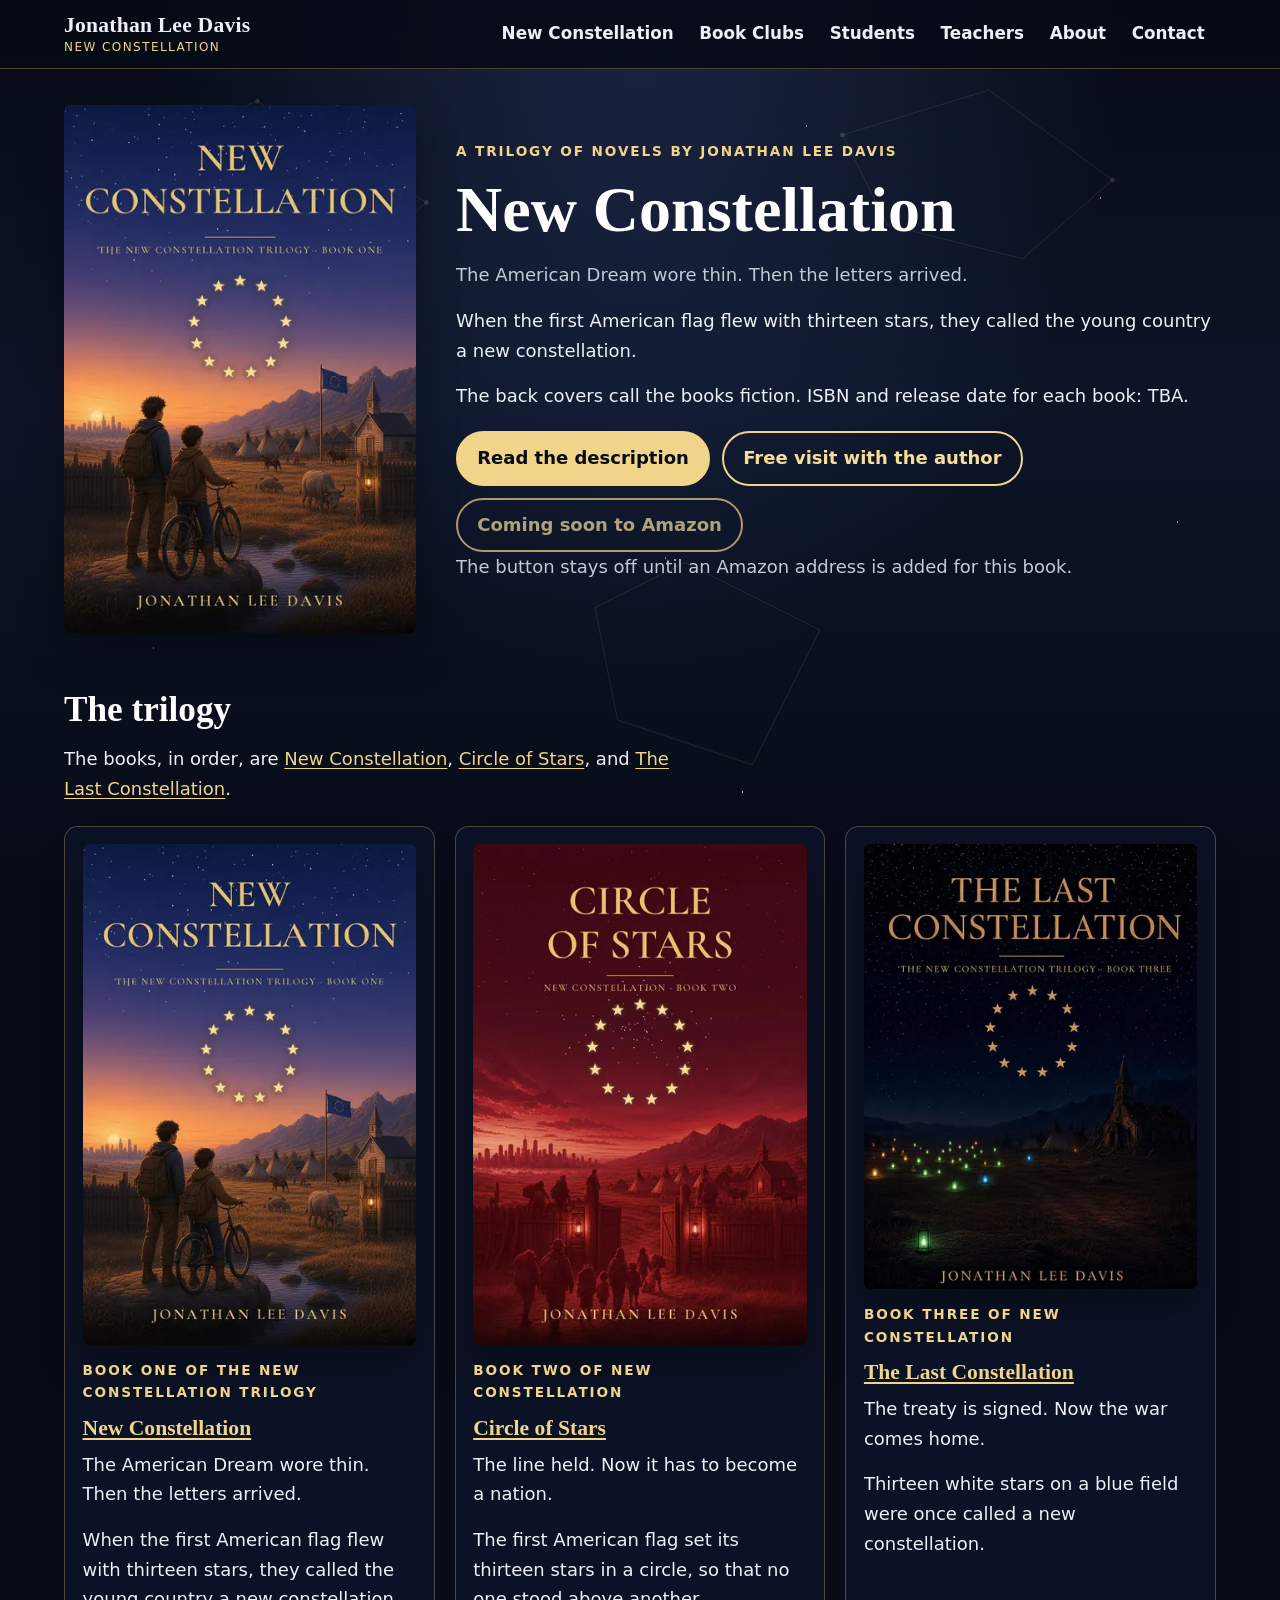
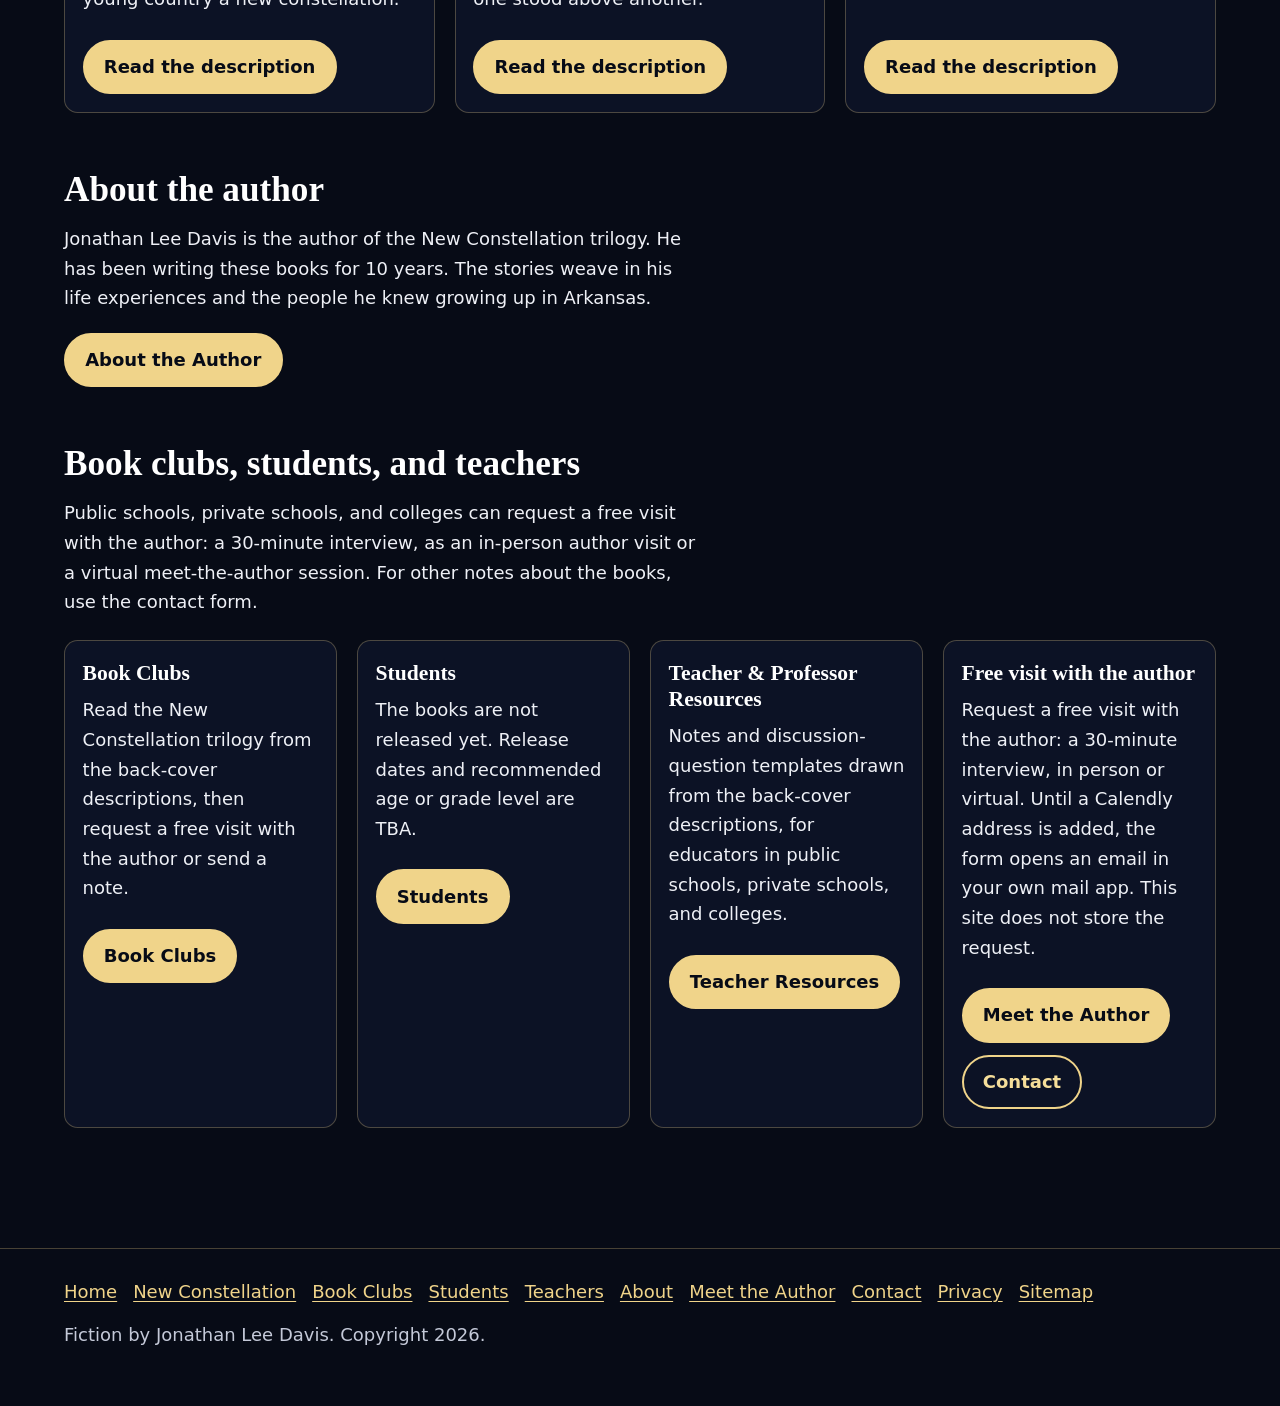
==== commit cb43ad83: "Say visits with the author are free Update request-a-visit wording on the home page, Book Clubs, Stu" ====
--- a/index.html
+++ b/index.html
@@ -237,7 +237,7 @@
           <p>The back covers call the books fiction. ISBN and release date for each book: TBA.</p>
           <div class="actions">
             <a class="button" href="/books/new-constellation/">Read the description</a>
-            <a class="button button-secondary" href="/meet/">Request a visit</a>
+            <a class="button button-secondary" href="/meet/">Free visit with the author</a>
             <button type="button" class="button button-secondary" data-amazon-book="new-constellation" aria-describedby="home-amazon-note">Coming soon to Amazon</button>
           </div>
           <p id="home-amazon-note" class="muted">The button stays off until an Amazon address is added for this book.</p>
@@ -291,12 +291,12 @@
       <section class="section" id="visit" aria-labelledby="visit-cards-heading">
         <div class="section-head">
           <h2 id="visit-cards-heading">Book clubs, students, and teachers</h2>
-          <p>Public schools, private schools, and colleges can request a 30-minute interview with Jonathan Lee Davis. The visit can be an in-person author visit or a virtual meet-the-author session. For other notes about the books, use the contact form.</p>
+          <p>Public schools, private schools, and colleges can request a free visit with the author: a 30-minute interview, as an in-person author visit or a virtual meet-the-author session. For other notes about the books, use the contact form.</p>
         </div>
         <div class="card-grid">
           <article class="promo-card">
             <h3>Book Clubs</h3>
-            <p>Read the New Constellation trilogy from the back-cover descriptions, then request a visit or send a note.</p>
+            <p>Read the New Constellation trilogy from the back-cover descriptions, then request a free visit with the author or send a note.</p>
             <div class="actions"><a class="button" href="/book-clubs/">Book Clubs</a></div>
           </article>
           <article class="promo-card">
@@ -310,8 +310,8 @@
             <div class="actions"><a class="button" href="/teachers/">Teacher Resources</a></div>
           </article>
           <article class="promo-card">
-            <h3>Request a visit</h3>
-            <p>Request a 30-minute interview. Until a Calendly address is added, the form opens an email in your own mail app. This site does not store the request.</p>
+            <h3>Free visit with the author</h3>
+            <p>Request a free visit with the author: a 30-minute interview, in person or virtual. Until a Calendly address is added, the form opens an email in your own mail app. This site does not store the request.</p>
             <div class="actions"><a class="button" href="/meet/">Meet the Author</a> <a class="button button-secondary" href="/contact/">Contact</a></div>
           </article>
         </div>
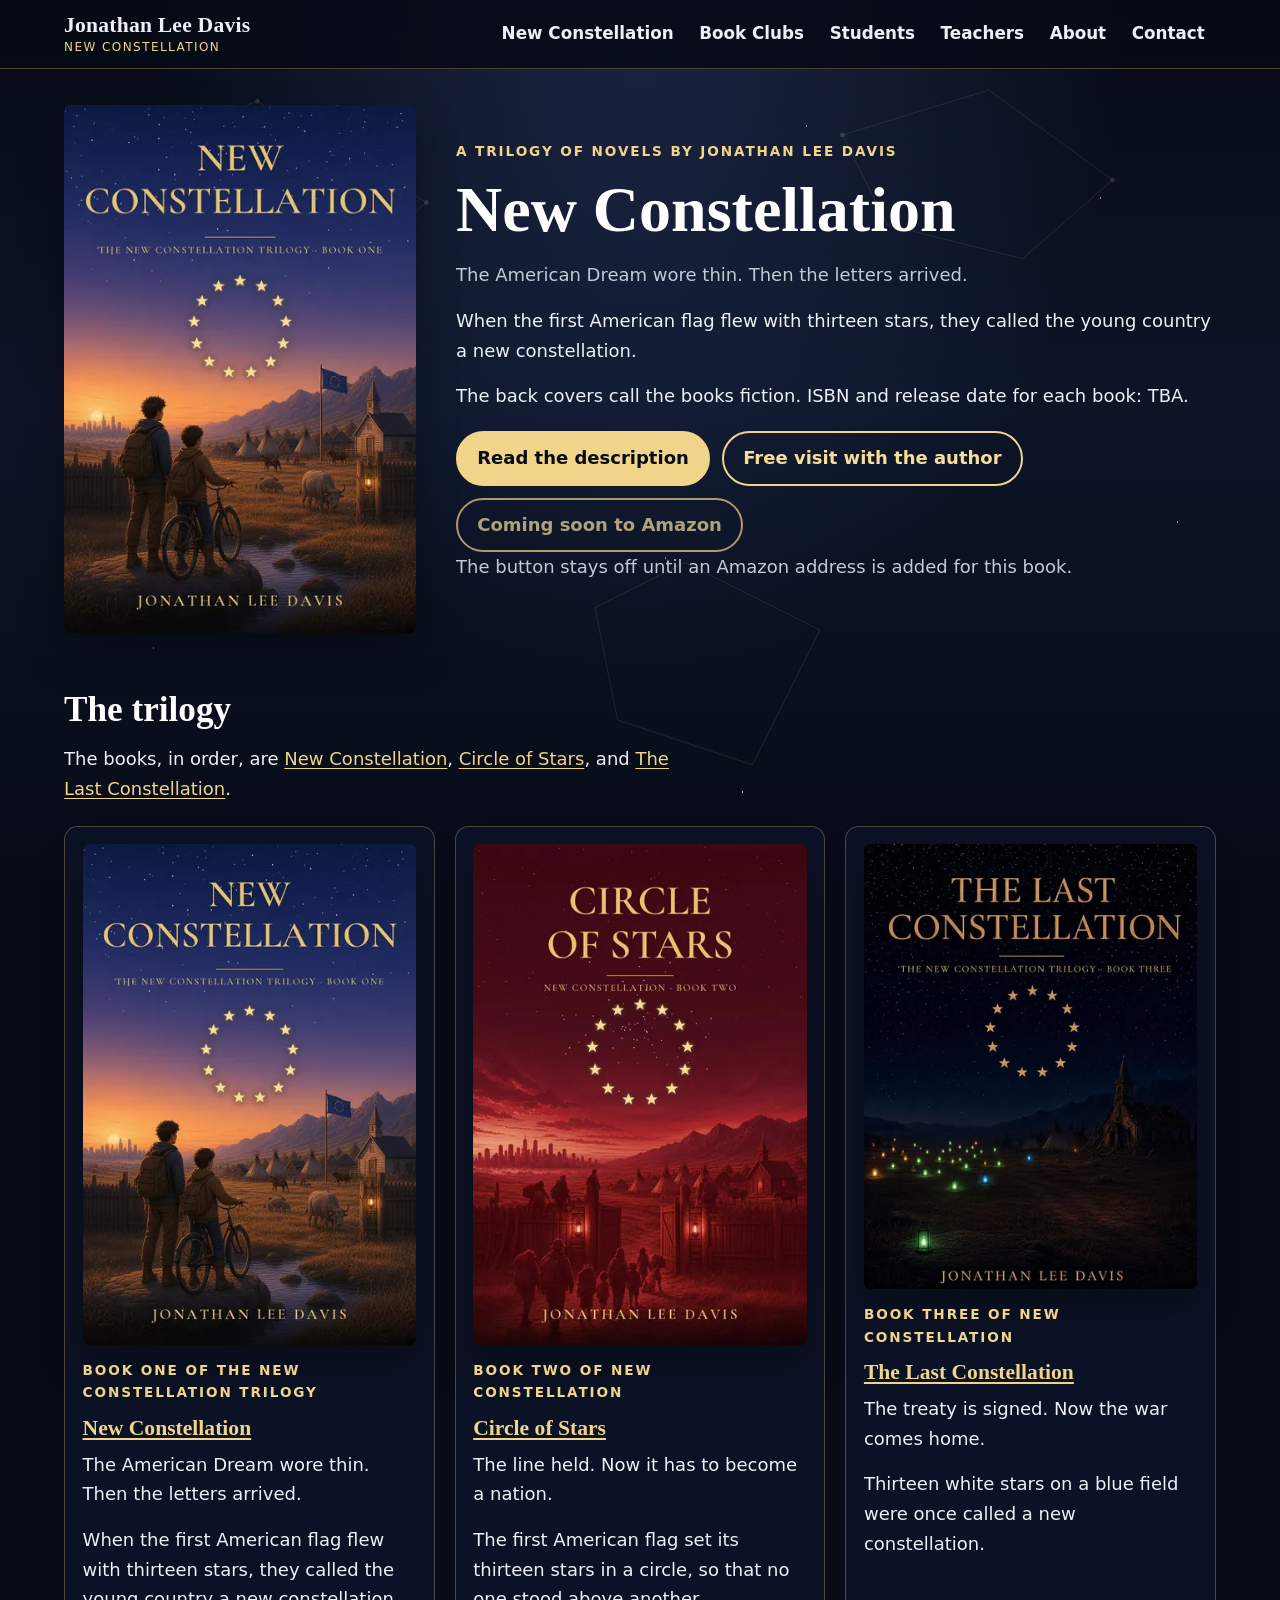
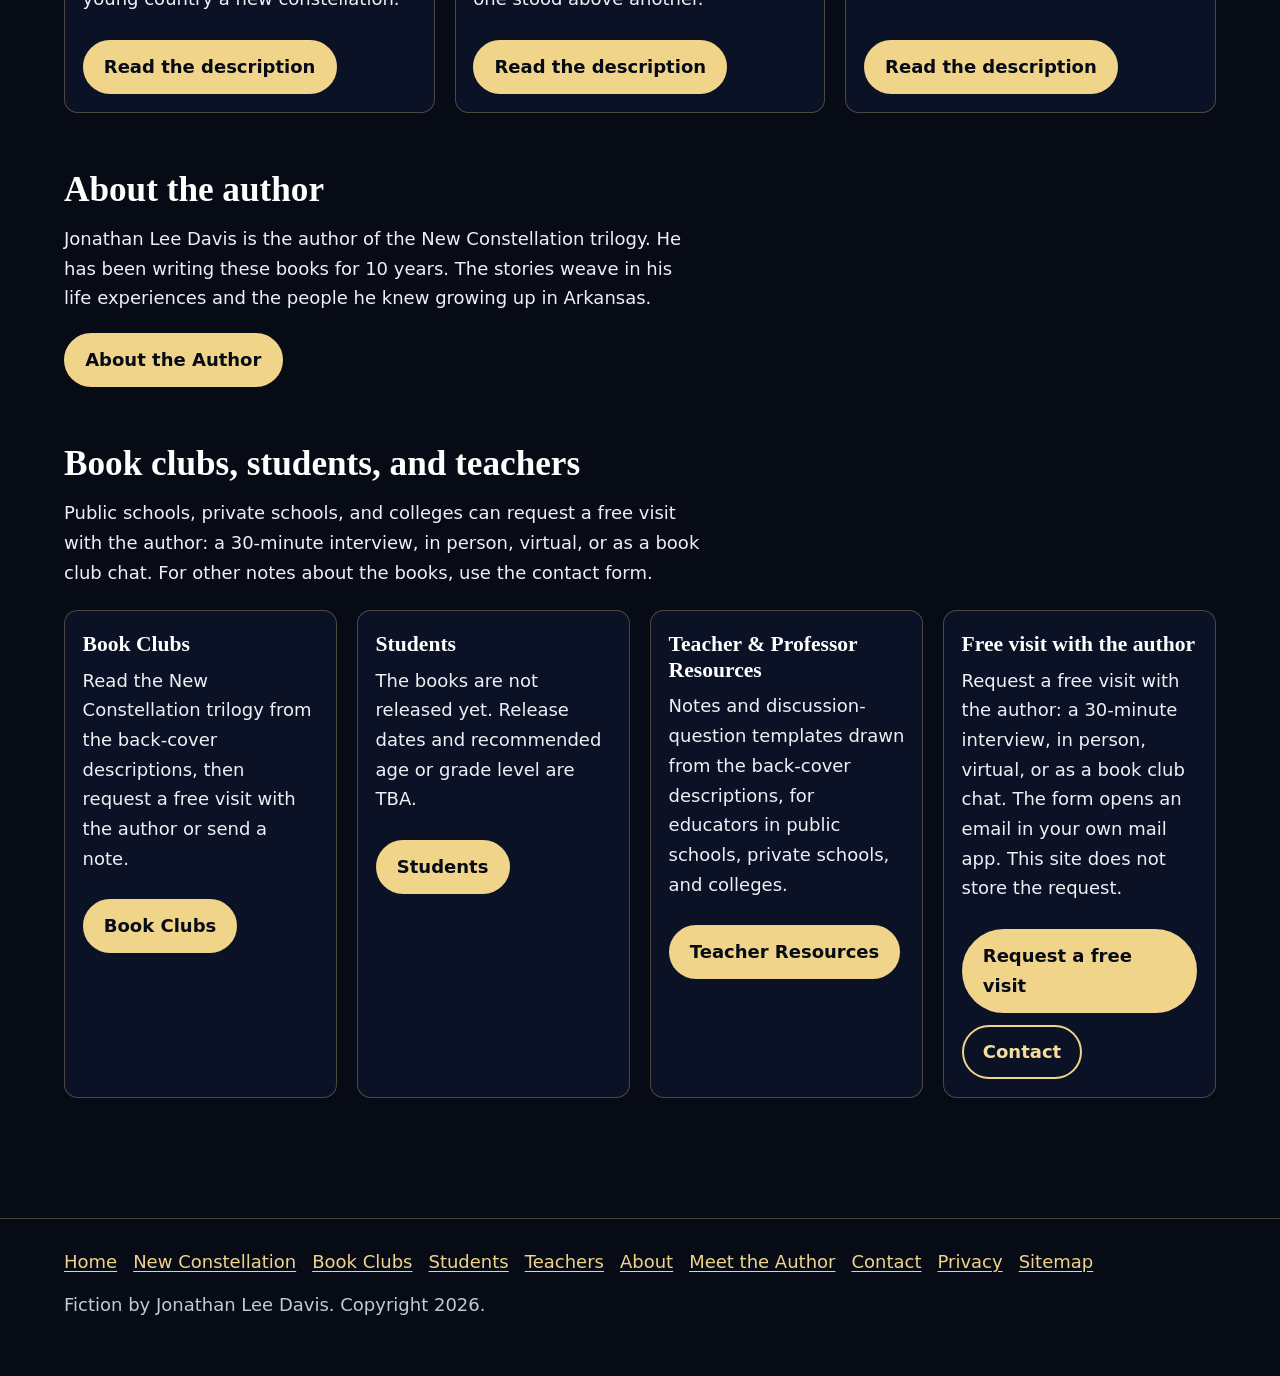
==== commit 65d21812: "Simplify the free visit request form and remove Calendly Replace the visit request with one simple f" ====
--- a/index.html
+++ b/index.html
@@ -291,7 +291,7 @@
       <section class="section" id="visit" aria-labelledby="visit-cards-heading">
         <div class="section-head">
           <h2 id="visit-cards-heading">Book clubs, students, and teachers</h2>
-          <p>Public schools, private schools, and colleges can request a free visit with the author: a 30-minute interview, as an in-person author visit or a virtual meet-the-author session. For other notes about the books, use the contact form.</p>
+          <p>Public schools, private schools, and colleges can request a free visit with the author: a 30-minute interview, in person, virtual, or as a book club chat. For other notes about the books, use the contact form.</p>
         </div>
         <div class="card-grid">
           <article class="promo-card">
@@ -311,8 +311,8 @@
           </article>
           <article class="promo-card">
             <h3>Free visit with the author</h3>
-            <p>Request a free visit with the author: a 30-minute interview, in person or virtual. Until a Calendly address is added, the form opens an email in your own mail app. This site does not store the request.</p>
-            <div class="actions"><a class="button" href="/meet/">Meet the Author</a> <a class="button button-secondary" href="/contact/">Contact</a></div>
+            <p>Request a free visit with the author: a 30-minute interview, in person, virtual, or as a book club chat. The form opens an email in your own mail app. This site does not store the request.</p>
+            <div class="actions"><a class="button" href="/meet/#visit-request">Request a free visit</a> <a class="button button-secondary" href="/contact/">Contact</a></div>
           </article>
         </div>
       </section>
--- a/assets/css/site.css
+++ b/assets/css/site.css
@@ -519,6 +519,8 @@
 
 input[type="text"],
 input[type="email"],
+input[type="date"],
+input[type="time"],
 select,
 textarea {
   width: 100%;
@@ -542,6 +544,24 @@
   padding: 0;
 }
 
+
+.optional {
+  font-weight: 500;
+  color: var(--muted);
+}
+
+.when-grid {
+  display: grid;
+  grid-template-columns: 1fr 1fr;
+  gap: 0 1rem;
+  max-width: 36rem;
+}
+
+@media (max-width: 800px) {
+  .when-grid {
+    grid-template-columns: 1fr;
+  }
+}
 .form-actions {
   margin-top: 0.5rem;
 }
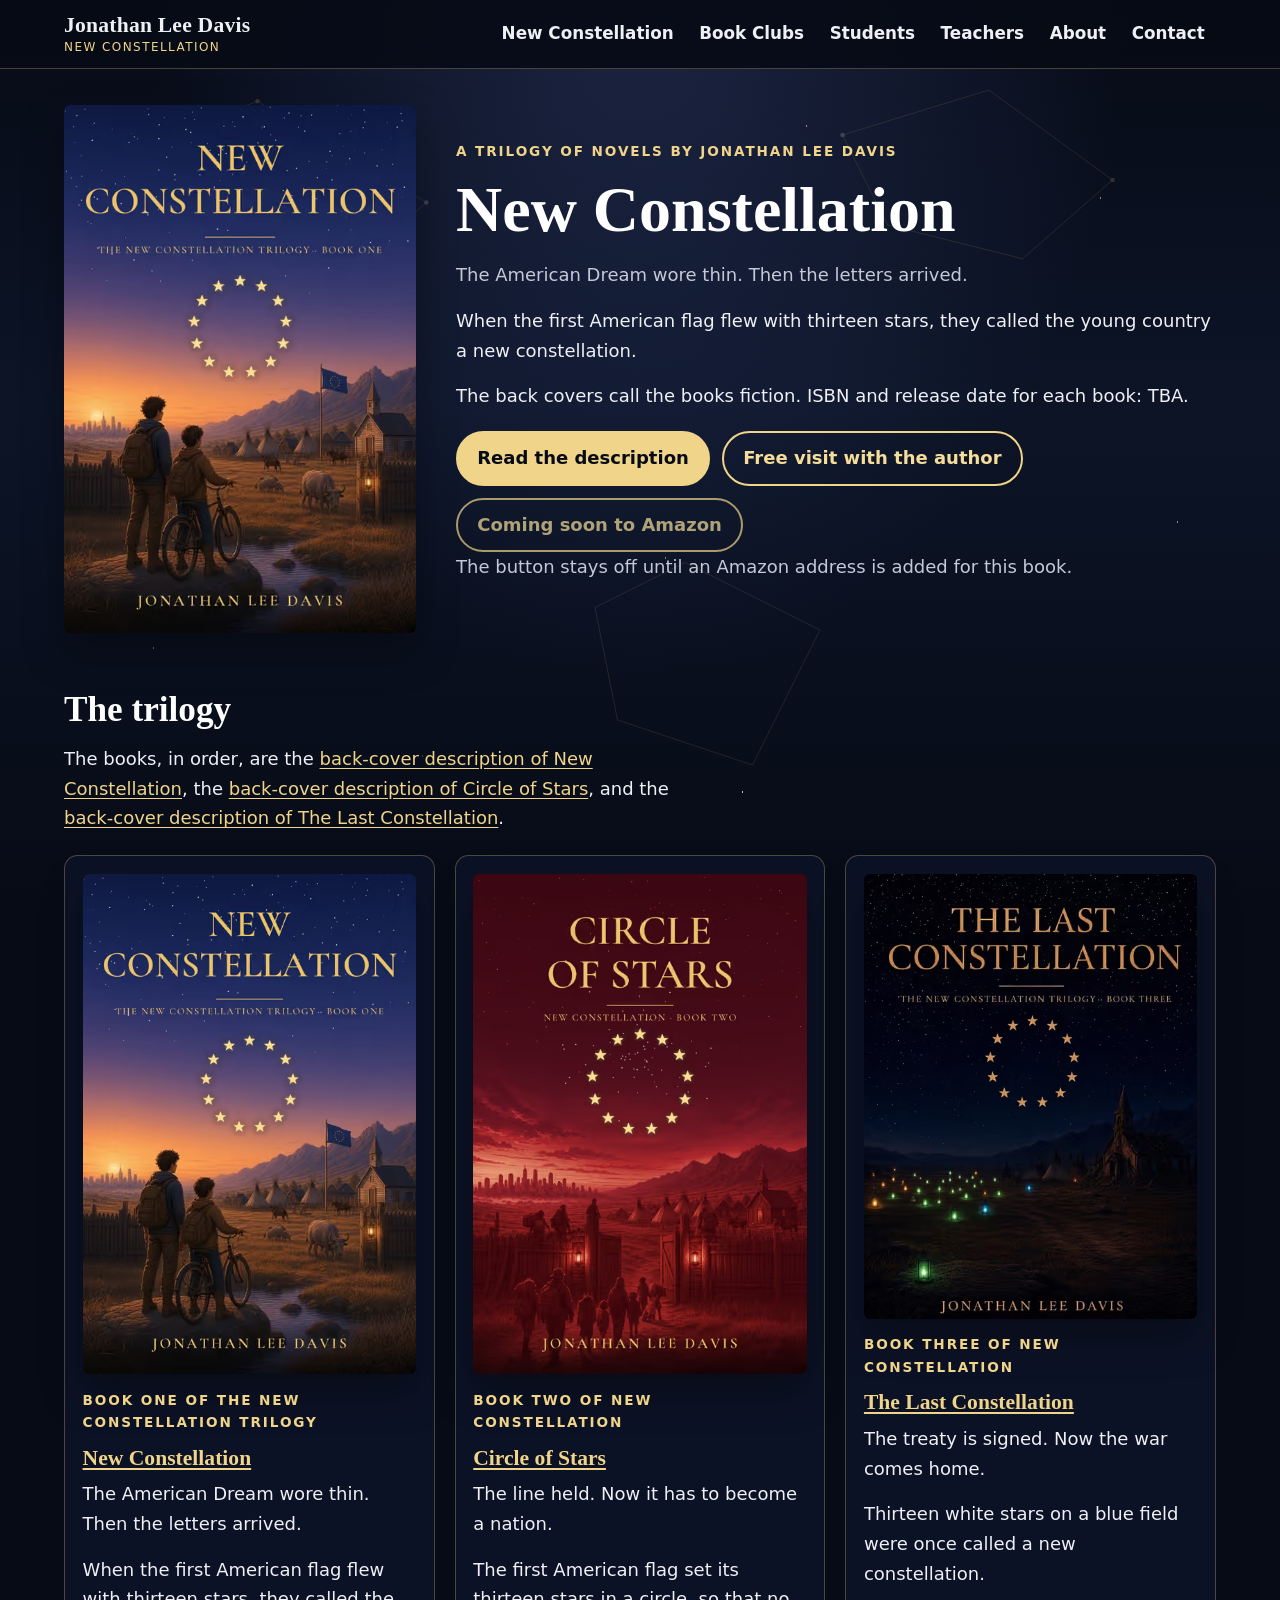
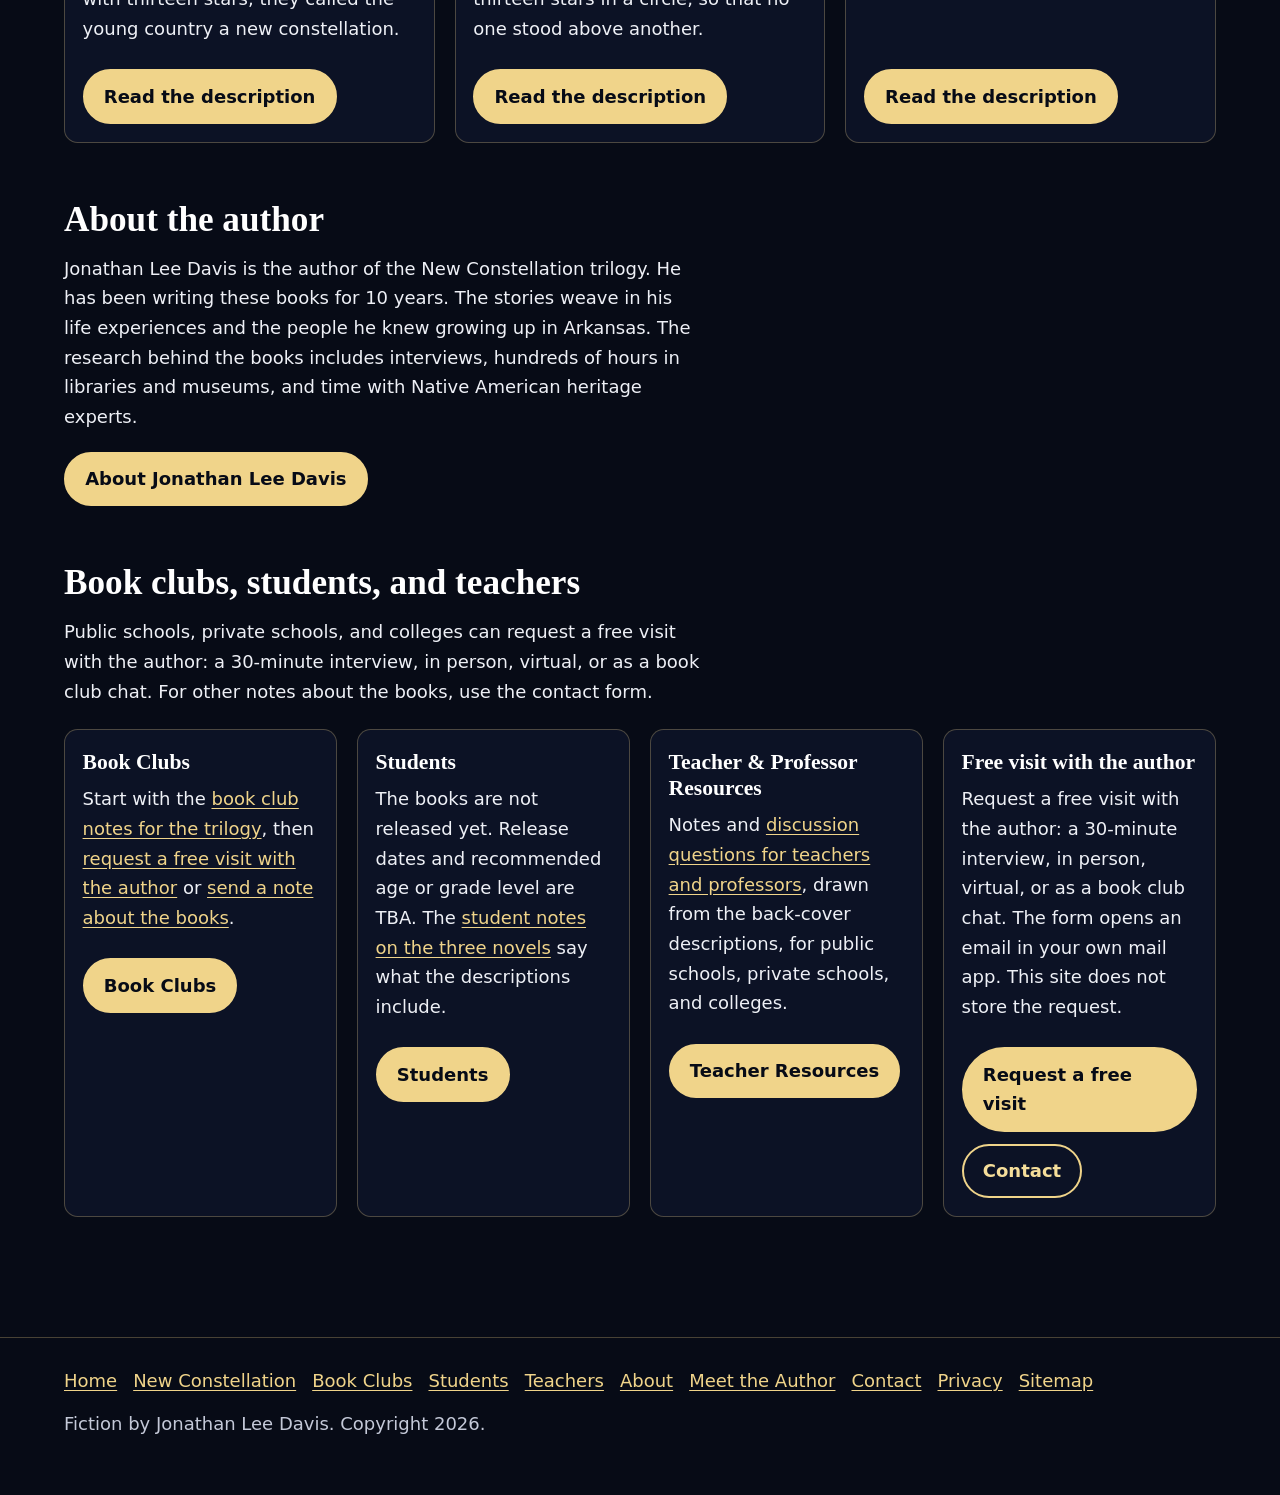
==== commit aee22a15: "Speed up covers and fill out the author site for search. Serve right-sized AVIF and WebP covers with" ====
--- a/index.html
+++ b/index.html
@@ -5,14 +5,14 @@
   <meta name="viewport" content="width=device-width, initial-scale=1">
   <meta name="google-site-verification" content="119w6ydVE_tQWfHlJr8_iiOFfVYVfcNG0b232-Va2J8">
   <title>Jonathan Lee Davis · New Constellation trilogy</title>
-  <meta name="description" content="New Constellation, Circle of Stars, and The Last Constellation: a trilogy of novels by Jonathan Lee Davis.">
+  <meta name="description" content="New Constellation, Circle of Stars, and The Last Constellation: novels by Jonathan Lee Davis. Fiction. ISBN and release date: TBA.">
   <meta name="author" content="Jonathan Lee Davis">
   <meta name="robots" content="index,follow">
   <link rel="canonical" href="https://jonathanleedavis.com/">
   <meta name="theme-color" content="#070b16">
   <meta property="og:site_name" content="Jonathan Lee Davis">
   <meta property="og:title" content="Jonathan Lee Davis · New Constellation trilogy">
-  <meta property="og:description" content="New Constellation, Circle of Stars, and The Last Constellation: a trilogy of novels by Jonathan Lee Davis.">
+  <meta property="og:description" content="New Constellation, Circle of Stars, and The Last Constellation: novels by Jonathan Lee Davis. Fiction. ISBN and release date: TBA.">
   <meta property="og:type" content="website">
   <meta property="og:url" content="https://jonathanleedavis.com/">
   <meta property="og:image" content="https://jonathanleedavis.com/assets/images/og/home.jpg">
@@ -22,19 +22,14 @@
   <meta property="og:locale" content="en_US">
   <meta name="twitter:card" content="summary_large_image">
   <meta name="twitter:title" content="Jonathan Lee Davis · New Constellation trilogy">
-  <meta name="twitter:description" content="New Constellation, Circle of Stars, and The Last Constellation: a trilogy of novels by Jonathan Lee Davis.">
+  <meta name="twitter:description" content="New Constellation, Circle of Stars, and The Last Constellation: novels by Jonathan Lee Davis. Fiction. ISBN and release date: TBA.">
   <meta name="twitter:image" content="https://jonathanleedavis.com/assets/images/og/home.jpg">
   <meta name="twitter:image:alt" content="Front covers of New Constellation, Circle of Stars, and The Last Constellation by Jonathan Lee Davis">
   <link rel="icon" href="/assets/favicon.svg" type="image/svg+xml">
   <link rel="stylesheet" href="/assets/css/site.css">
+  <link rel="preload" as="image" href="/assets/images/covers/new-constellation-front-680.avif" type="image/avif" imagesrcset="/assets/images/covers/new-constellation-front-480.avif 480w, /assets/images/covers/new-constellation-front-680.avif 680w, /assets/images/covers/new-constellation-front-1200.avif 1200w" imagesizes="(min-width: 800px) 22rem, 20rem" fetchpriority="high">
   <script>document.documentElement.classList.add("js");</script>
-<script async src="https://www.googletagmanager.com/gtag/js?id=G-6GWSZXPBNY"></script>
-<script>
-  window.dataLayer = window.dataLayer || [];
-  function gtag(){dataLayer.push(arguments);}
-  gtag('js', new Date());
-  gtag('config', 'G-6GWSZXPBNY');
-</script>
+<script src="/assets/js/analytics.js" defer></script>
 
   <script type="application/ld+json">
 {
@@ -45,14 +40,172 @@
       "@id": "https://jonathanleedavis.com/#website",
       "url": "https://jonathanleedavis.com/",
       "name": "Jonathan Lee Davis",
-      "description": "New Constellation, Circle of Stars, and The Last Constellation: a trilogy of novels by Jonathan Lee Davis.",
+      "alternateName": "New Constellation",
+      "description": "New Constellation, Circle of Stars, and The Last Constellation: novels by Jonathan Lee Davis. Fiction. ISBN and release date: TBA.",
       "inLanguage": "en",
       "publisher": {
         "@id": "https://jonathanleedavis.com/about/#author"
       },
       "author": {
         "@id": "https://jonathanleedavis.com/about/#author"
+      },
+      "about": {
+        "@id": "https://jonathanleedavis.com/#series"
       }
+    },
+    {
+      "@type": "Person",
+      "@id": "https://jonathanleedavis.com/about/#author",
+      "name": "Jonathan Lee Davis",
+      "givenName": "Jonathan",
+      "additionalName": "Lee",
+      "familyName": "Davis",
+      "url": "https://jonathanleedavis.com/about/",
+      "jobTitle": "Author",
+      "email": "jon@verasail.com",
+      "birthPlace": {
+        "@type": "Place",
+        "name": "Benton, Arkansas"
+      },
+      "alumniOf": [
+        {
+          "@type": "HighSchool",
+          "name": "Sheridan High School"
+        },
+        {
+          "@type": "CollegeOrUniversity",
+          "name": "University of Central Arkansas"
+        },
+        {
+          "@type": "CollegeOrUniversity",
+          "name": "Arkansas Tech University",
+          "description": "Graduated with a degree in sociology and a minor in military science."
+        },
+        {
+          "@type": "CollegeOrUniversity",
+          "name": "Harvard University",
+          "description": "Attended graduate school."
+        }
+      ],
+      "hasOccupation": [
+        {
+          "@type": "Occupation",
+          "name": "Author"
+        },
+        {
+          "@type": "Occupation",
+          "name": "U.S. Army officer"
+        },
+        {
+          "@type": "Occupation",
+          "name": "Technology consultant"
+        }
+      ],
+      "knowsLanguage": "en",
+      "description": "Author of the New Constellation trilogy. Born in Benton, Arkansas. Attended several elementary and junior high schools across Arkansas, and graduated from Sheridan High School. Attended the University of Central Arkansas, then graduated from Arkansas Tech University with a degree in sociology and a minor in military science. Served as an active-duty officer in the U.S. Army and retired from the Army, then became a technology consultant. Attended graduate school at Harvard University. Has been writing these books for 10 years. The stories weave in his life experiences and the people he knew growing up in Arkansas. The research behind the books includes interviews, hundreds of hours in libraries and museums, and time with Native American heritage experts."
+    },
+    {
+      "@type": "BookSeries",
+      "@id": "https://jonathanleedavis.com/#series",
+      "name": "New Constellation trilogy",
+      "url": "https://jonathanleedavis.com/",
+      "description": "Three novels by Jonathan Lee Davis: New Constellation, Circle of Stars, and The Last Constellation. The back covers call the books fiction. ISBN and release date for each book: TBA.",
+      "inLanguage": "en",
+      "author": {
+        "@id": "https://jonathanleedavis.com/about/#author"
+      },
+      "hasPart": [
+        {
+          "@id": "https://jonathanleedavis.com/books/new-constellation/#book"
+        },
+        {
+          "@id": "https://jonathanleedavis.com/books/circle-of-stars/#book"
+        },
+        {
+          "@id": "https://jonathanleedavis.com/books/the-last-constellation/#book"
+        }
+      ]
+    },
+    {
+      "@type": "Book",
+      "@id": "https://jonathanleedavis.com/books/new-constellation/#book",
+      "name": "New Constellation",
+      "url": "https://jonathanleedavis.com/books/new-constellation/",
+      "author": {
+        "@id": "https://jonathanleedavis.com/about/#author"
+      },
+      "genre": "Fiction",
+      "inLanguage": "en",
+      "copyrightYear": 2026,
+      "copyrightHolder": {
+        "@id": "https://jonathanleedavis.com/about/#author"
+      },
+      "position": 1,
+      "isPartOf": {
+        "@id": "https://jonathanleedavis.com/#series"
+      },
+      "image": {
+        "@type": "ImageObject",
+        "url": "https://jonathanleedavis.com/assets/images/covers/new-constellation-front-680.jpg",
+        "width": 680,
+        "height": 1020,
+        "caption": "Front cover of New Constellation by Jonathan Lee Davis"
+      },
+      "description": "The American Dream wore thin. Then the letters arrived. When the first American flag flew with thirteen stars, they called the young country a new constellation. Fiction. ISBN and release date: TBA."
+    },
+    {
+      "@type": "Book",
+      "@id": "https://jonathanleedavis.com/books/circle-of-stars/#book",
+      "name": "Circle of Stars",
+      "url": "https://jonathanleedavis.com/books/circle-of-stars/",
+      "author": {
+        "@id": "https://jonathanleedavis.com/about/#author"
+      },
+      "genre": "Fiction",
+      "inLanguage": "en",
+      "copyrightYear": 2026,
+      "copyrightHolder": {
+        "@id": "https://jonathanleedavis.com/about/#author"
+      },
+      "position": 2,
+      "isPartOf": {
+        "@id": "https://jonathanleedavis.com/#series"
+      },
+      "image": {
+        "@type": "ImageObject",
+        "url": "https://jonathanleedavis.com/assets/images/covers/circle-of-stars-front-680.jpg",
+        "width": 680,
+        "height": 1020,
+        "caption": "Front cover of Circle of Stars by Jonathan Lee Davis"
+      },
+      "description": "The line held. Now it has to become a nation. The first American flag set its thirteen stars in a circle, so that no one stood above another. Fiction. ISBN and release date: TBA."
+    },
+    {
+      "@type": "Book",
+      "@id": "https://jonathanleedavis.com/books/the-last-constellation/#book",
+      "name": "The Last Constellation",
+      "url": "https://jonathanleedavis.com/books/the-last-constellation/",
+      "author": {
+        "@id": "https://jonathanleedavis.com/about/#author"
+      },
+      "genre": "Fiction",
+      "inLanguage": "en",
+      "copyrightYear": 2026,
+      "copyrightHolder": {
+        "@id": "https://jonathanleedavis.com/about/#author"
+      },
+      "position": 3,
+      "isPartOf": {
+        "@id": "https://jonathanleedavis.com/#series"
+      },
+      "image": {
+        "@type": "ImageObject",
+        "url": "https://jonathanleedavis.com/assets/images/covers/the-last-constellation-front-680.jpg",
+        "width": 680,
+        "height": 907,
+        "caption": "Front cover of The Last Constellation by Jonathan Lee Davis"
+      },
+      "description": "The treaty is signed. Now the war comes home. Thirteen white stars on a blue field were once called a new constellation. Fiction. ISBN and release date: TBA."
     },
     {
       "@type": "Organization",
@@ -64,119 +217,11 @@
       }
     },
     {
-      "@type": "Person",
-      "@id": "https://jonathanleedavis.com/about/#author",
-      "name": "Jonathan Lee Davis",
-      "url": "https://jonathanleedavis.com/about/",
-      "jobTitle": "Author",
-      "birthPlace": {
-        "@type": "Place",
-        "name": "Benton, Arkansas",
-        "address": {
-          "@type": "PostalAddress",
-          "addressLocality": "Benton",
-          "addressRegion": "AR",
-          "addressCountry": "US"
-        }
-      },
-      "alumniOf": [
-        {
-          "@type": "HighSchool",
-          "name": "Sheridan High School"
-        },
-        {
-          "@type": "CollegeOrUniversity",
-          "name": "Arkansas Tech University"
-        }
-      ],
-      "description": "Author of the New Constellation trilogy. Born in Benton, Arkansas. Attended Angie Grant Elementary, Perryville Elementary, Perryville Middle School, Benton Middle School, and Sheridan Junior High, and graduated from Sheridan High School. Attended the University of Central Arkansas, then graduated from Arkansas Tech University with a degree in sociology and a minor in military science. Served as an active-duty officer in the U.S. Army and retired from the Army, then became a technology consultant. Attended graduate school at Harvard University. Has been writing these books for 10 years. The stories weave in his life experiences and the people he knew growing up in Arkansas."
-    },
-    {
-      "@type": "BookSeries",
-      "@id": "https://jonathanleedavis.com/#series",
+      "@type": "ItemList",
+      "@id": "https://jonathanleedavis.com/#books",
       "name": "New Constellation trilogy",
-      "url": "https://jonathanleedavis.com/",
-      "author": {
-        "@id": "https://jonathanleedavis.com/about/#author"
-      },
-      "hasPart": [
-        {
-          "@type": "Book",
-          "@id": "https://jonathanleedavis.com/books/new-constellation/#book",
-          "name": "New Constellation",
-          "url": "https://jonathanleedavis.com/books/new-constellation/",
-          "author": {
-            "@id": "https://jonathanleedavis.com/about/#author"
-          },
-          "genre": "Fiction",
-          "inLanguage": "en",
-          "copyrightYear": 2026,
-          "copyrightHolder": {
-            "@id": "https://jonathanleedavis.com/about/#author"
-          },
-          "position": 1,
-          "isPartOf": {
-            "@id": "https://jonathanleedavis.com/#series",
-            "@type": "BookSeries",
-            "name": "New Constellation trilogy",
-            "url": "https://jonathanleedavis.com/"
-          },
-          "image": "https://jonathanleedavis.com/assets/images/covers/new-constellation-front.jpg",
-          "description": "The American Dream wore thin. Then the letters arrived."
-        },
-        {
-          "@type": "Book",
-          "@id": "https://jonathanleedavis.com/books/circle-of-stars/#book",
-          "name": "Circle of Stars",
-          "url": "https://jonathanleedavis.com/books/circle-of-stars/",
-          "author": {
-            "@id": "https://jonathanleedavis.com/about/#author"
-          },
-          "genre": "Fiction",
-          "inLanguage": "en",
-          "copyrightYear": 2026,
-          "copyrightHolder": {
-            "@id": "https://jonathanleedavis.com/about/#author"
-          },
-          "position": 2,
-          "isPartOf": {
-            "@id": "https://jonathanleedavis.com/#series",
-            "@type": "BookSeries",
-            "name": "New Constellation trilogy",
-            "url": "https://jonathanleedavis.com/"
-          },
-          "image": "https://jonathanleedavis.com/assets/images/covers/circle-of-stars-front.jpg",
-          "description": "The line held. Now it has to become a nation."
-        },
-        {
-          "@type": "Book",
-          "@id": "https://jonathanleedavis.com/books/the-last-constellation/#book",
-          "name": "The Last Constellation",
-          "url": "https://jonathanleedavis.com/books/the-last-constellation/",
-          "author": {
-            "@id": "https://jonathanleedavis.com/about/#author"
-          },
-          "genre": "Fiction",
-          "inLanguage": "en",
-          "copyrightYear": 2026,
-          "copyrightHolder": {
-            "@id": "https://jonathanleedavis.com/about/#author"
-          },
-          "position": 3,
-          "isPartOf": {
-            "@id": "https://jonathanleedavis.com/#series",
-            "@type": "BookSeries",
-            "name": "New Constellation trilogy",
-            "url": "https://jonathanleedavis.com/"
-          },
-          "image": "https://jonathanleedavis.com/assets/images/covers/the-last-constellation-front.jpg",
-          "description": "The treaty is signed. Now the war comes home."
-        }
-      ]
-    },
-    {
-      "@type": "ItemList",
-      "name": "New Constellation trilogy",
+      "itemListOrder": "https://schema.org/ItemListOrderAscending",
+      "numberOfItems": 3,
       "itemListElement": [
         {
           "@type": "ListItem",
@@ -197,12 +242,34 @@
           "url": "https://jonathanleedavis.com/books/the-last-constellation/"
         }
       ]
+    },
+    {
+      "@type": "WebPage",
+      "@id": "https://jonathanleedavis.com/#webpage",
+      "url": "https://jonathanleedavis.com/",
+      "name": "Jonathan Lee Davis",
+      "description": "New Constellation, Circle of Stars, and The Last Constellation: novels by Jonathan Lee Davis. Fiction. ISBN and release date: TBA.",
+      "inLanguage": "en",
+      "isPartOf": {
+        "@id": "https://jonathanleedavis.com/#website"
+      },
+      "about": {
+        "@id": "https://jonathanleedavis.com/#series"
+      },
+      "dateModified": "2026-11-15",
+      "primaryImageOfPage": {
+        "@type": "ImageObject",
+        "url": "https://jonathanleedavis.com/assets/images/og/home.jpg",
+        "width": 1200,
+        "height": 630
+      },
+      "mainEntity": {
+        "@id": "https://jonathanleedavis.com/#series"
+      }
     }
   ]
 }
-  </script>
-  <link rel="preload" as="image" href="/assets/images/covers/new-constellation-front-800.webp" type="image/webp" imagesrcset="/assets/images/covers/new-constellation-front-400.webp 400w, /assets/images/covers/new-constellation-front-800.webp 800w" imagesizes="(min-width: 800px) 22rem, 90vw">
-</head>
+  </script></head>
 <body>
   <div class="sky" aria-hidden="true"></div>
   <div class="sky-lines" aria-hidden="true"></div>
@@ -227,7 +294,7 @@
     <div class="wrap">
       <section class="hero" aria-labelledby="hero-title">
         <div class="hero-cover">
-          <a href="/books/new-constellation/"><picture><source type="image/webp" srcset="/assets/images/covers/new-constellation-front-400.webp 400w, /assets/images/covers/new-constellation-front-800.webp 800w" sizes="(min-width: 800px) 22rem, 90vw"><img src="/assets/images/covers/new-constellation-front-800.jpg" srcset="/assets/images/covers/new-constellation-front-400.jpg 400w, /assets/images/covers/new-constellation-front-800.jpg 800w" sizes="(min-width: 800px) 22rem, 90vw" width="800" height="1200" alt="Front cover of New Constellation by Jonathan Lee Davis" decoding="async" fetchpriority="high"></picture></a>
+          <a href="/books/new-constellation/"><picture><source type="image/avif" srcset="/assets/images/covers/new-constellation-front-480.avif 480w, /assets/images/covers/new-constellation-front-680.avif 680w, /assets/images/covers/new-constellation-front-1200.avif 1200w" sizes="(min-width: 800px) 22rem, 20rem"><source type="image/webp" srcset="/assets/images/covers/new-constellation-front-480.webp 480w, /assets/images/covers/new-constellation-front-680.webp 680w, /assets/images/covers/new-constellation-front-1200.webp 1200w" sizes="(min-width: 800px) 22rem, 20rem"><img src="/assets/images/covers/new-constellation-front-680.jpg" srcset="/assets/images/covers/new-constellation-front-480.jpg 480w, /assets/images/covers/new-constellation-front-680.jpg 680w, /assets/images/covers/new-constellation-front-1200.jpg 1200w" sizes="(min-width: 800px) 22rem, 20rem" width="680" height="1020" alt="Front cover of New Constellation by Jonathan Lee Davis" decoding="async" fetchpriority="high"></picture></a>
         </div>
         <div class="hero-copy">
           <p class="kicker">A trilogy of novels by Jonathan Lee Davis</p>
@@ -247,11 +314,11 @@
       <section class="section" id="trilogy" aria-labelledby="trilogy-heading">
         <div class="section-head">
           <h2 id="trilogy-heading">The trilogy</h2>
-          <p>The books, in order, are <a href="/books/new-constellation/">New Constellation</a>, <a href="/books/circle-of-stars/">Circle of Stars</a>, and <a href="/books/the-last-constellation/">The Last Constellation</a>.</p>
+          <p>The books, in order, are the <a href="/books/new-constellation/">back-cover description of New Constellation</a>, the <a href="/books/circle-of-stars/">back-cover description of Circle of Stars</a>, and the <a href="/books/the-last-constellation/">back-cover description of The Last Constellation</a>.</p>
         </div>
         <!-- Book grid: to add a future book, add an entry to assets/data/books.json, add a page at books/<slug>/index.html, add a card using this same markup, and add the book to sitemap.xml, sitemap.html, and assets/js/links-config.js. -->
 <div class="book-grid"><article class="book-card" data-book-id="new-constellation">
-  <a class="cover-link" href="/books/new-constellation/"><picture><source type="image/webp" srcset="/assets/images/covers/new-constellation-front-400.webp 400w, /assets/images/covers/new-constellation-front-800.webp 800w" sizes="(min-width: 900px) 22rem, 90vw"><img src="/assets/images/covers/new-constellation-front-800.jpg" srcset="/assets/images/covers/new-constellation-front-400.jpg 400w, /assets/images/covers/new-constellation-front-800.jpg 800w" sizes="(min-width: 900px) 22rem, 90vw" width="800" height="1200" alt="Front cover of New Constellation by Jonathan Lee Davis" decoding="async" loading="lazy"></picture></a>
+  <a class="cover-link" href="/books/new-constellation/"><picture><source type="image/avif" srcset="/assets/images/covers/new-constellation-front-480.avif 480w, /assets/images/covers/new-constellation-front-680.avif 680w, /assets/images/covers/new-constellation-front-1200.avif 1200w" sizes="(min-width: 900px) 22rem, 90vw"><source type="image/webp" srcset="/assets/images/covers/new-constellation-front-480.webp 480w, /assets/images/covers/new-constellation-front-680.webp 680w, /assets/images/covers/new-constellation-front-1200.webp 1200w" sizes="(min-width: 900px) 22rem, 90vw"><img src="/assets/images/covers/new-constellation-front-680.jpg" srcset="/assets/images/covers/new-constellation-front-480.jpg 480w, /assets/images/covers/new-constellation-front-680.jpg 680w, /assets/images/covers/new-constellation-front-1200.jpg 1200w" sizes="(min-width: 900px) 22rem, 90vw" width="680" height="1020" alt="Front cover of New Constellation by Jonathan Lee Davis" decoding="async" loading="lazy" fetchpriority="low"></picture></a>
   <p class="kicker">Book One of the New Constellation Trilogy</p>
   <h3><a href="/books/new-constellation/">New Constellation</a></h3>
   <p>The American Dream wore thin. Then the letters arrived.</p><p>When the first American flag flew with thirteen stars, they called the young country a new constellation.</p>
@@ -260,7 +327,7 @@
   </div>
 </article>
 <article class="book-card" data-book-id="circle-of-stars">
-  <a class="cover-link" href="/books/circle-of-stars/"><picture><source type="image/webp" srcset="/assets/images/covers/circle-of-stars-front-400.webp 400w, /assets/images/covers/circle-of-stars-front-800.webp 800w" sizes="(min-width: 900px) 22rem, 90vw"><img src="/assets/images/covers/circle-of-stars-front-800.jpg" srcset="/assets/images/covers/circle-of-stars-front-400.jpg 400w, /assets/images/covers/circle-of-stars-front-800.jpg 800w" sizes="(min-width: 900px) 22rem, 90vw" width="800" height="1200" alt="Front cover of Circle of Stars by Jonathan Lee Davis" decoding="async" loading="lazy"></picture></a>
+  <a class="cover-link" href="/books/circle-of-stars/"><picture><source type="image/avif" srcset="/assets/images/covers/circle-of-stars-front-480.avif 480w, /assets/images/covers/circle-of-stars-front-680.avif 680w, /assets/images/covers/circle-of-stars-front-1200.avif 1200w" sizes="(min-width: 900px) 22rem, 90vw"><source type="image/webp" srcset="/assets/images/covers/circle-of-stars-front-480.webp 480w, /assets/images/covers/circle-of-stars-front-680.webp 680w, /assets/images/covers/circle-of-stars-front-1200.webp 1200w" sizes="(min-width: 900px) 22rem, 90vw"><img src="/assets/images/covers/circle-of-stars-front-680.jpg" srcset="/assets/images/covers/circle-of-stars-front-480.jpg 480w, /assets/images/covers/circle-of-stars-front-680.jpg 680w, /assets/images/covers/circle-of-stars-front-1200.jpg 1200w" sizes="(min-width: 900px) 22rem, 90vw" width="680" height="1020" alt="Front cover of Circle of Stars by Jonathan Lee Davis" decoding="async" loading="lazy" fetchpriority="low"></picture></a>
   <p class="kicker">Book Two of New Constellation</p>
   <h3><a href="/books/circle-of-stars/">Circle of Stars</a></h3>
   <p>The line held. Now it has to become a nation.</p><p>The first American flag set its thirteen stars in a circle, so that no one stood above another.</p>
@@ -269,7 +336,7 @@
   </div>
 </article>
 <article class="book-card" data-book-id="the-last-constellation">
-  <a class="cover-link" href="/books/the-last-constellation/"><picture><source type="image/webp" srcset="/assets/images/covers/the-last-constellation-front-400.webp 400w, /assets/images/covers/the-last-constellation-front-800.webp 800w" sizes="(min-width: 900px) 22rem, 90vw"><img src="/assets/images/covers/the-last-constellation-front-800.jpg" srcset="/assets/images/covers/the-last-constellation-front-400.jpg 400w, /assets/images/covers/the-last-constellation-front-800.jpg 800w" sizes="(min-width: 900px) 22rem, 90vw" width="800" height="1067" alt="Front cover of The Last Constellation by Jonathan Lee Davis" decoding="async" loading="lazy"></picture></a>
+  <a class="cover-link" href="/books/the-last-constellation/"><picture><source type="image/avif" srcset="/assets/images/covers/the-last-constellation-front-480.avif 480w, /assets/images/covers/the-last-constellation-front-680.avif 680w" sizes="(min-width: 900px) 22rem, 90vw"><source type="image/webp" srcset="/assets/images/covers/the-last-constellation-front-480.webp 480w, /assets/images/covers/the-last-constellation-front-680.webp 680w" sizes="(min-width: 900px) 22rem, 90vw"><img src="/assets/images/covers/the-last-constellation-front-680.jpg" srcset="/assets/images/covers/the-last-constellation-front-480.jpg 480w, /assets/images/covers/the-last-constellation-front-680.jpg 680w" sizes="(min-width: 900px) 22rem, 90vw" width="680" height="907" alt="Front cover of The Last Constellation by Jonathan Lee Davis" decoding="async" loading="lazy" fetchpriority="low"></picture></a>
   <p class="kicker">Book Three of New Constellation</p>
   <h3><a href="/books/the-last-constellation/">The Last Constellation</a></h3>
   <p>The treaty is signed. Now the war comes home.</p><p>Thirteen white stars on a blue field were once called a new constellation.</p>
@@ -283,8 +350,8 @@
       <section class="section" id="about-teaser" aria-labelledby="about-teaser-heading">
         <div class="section-head">
           <h2 id="about-teaser-heading">About the author</h2>
-          <p>Jonathan Lee Davis is the author of the New Constellation trilogy. He has been writing these books for 10 years. The stories weave in his life experiences and the people he knew growing up in Arkansas.</p>
-          <div class="actions"><a class="button" href="/about/">About the Author</a></div>
+          <p>Jonathan Lee Davis is the author of the New Constellation trilogy. He has been writing these books for 10 years. The stories weave in his life experiences and the people he knew growing up in Arkansas. The research behind the books includes interviews, hundreds of hours in libraries and museums, and time with Native American heritage experts.</p>
+          <div class="actions"><a class="button" href="/about/">About Jonathan Lee Davis</a></div>
         </div>
       </section>
 
@@ -296,17 +363,17 @@
         <div class="card-grid">
           <article class="promo-card">
             <h3>Book Clubs</h3>
-            <p>Read the New Constellation trilogy from the back-cover descriptions, then request a free visit with the author or send a note.</p>
+            <p>Start with the <a href="/book-clubs/">book club notes for the trilogy</a>, then <a href="/meet/#visit-request">request a free visit with the author</a> or <a href="/contact/">send a note about the books</a>.</p>
             <div class="actions"><a class="button" href="/book-clubs/">Book Clubs</a></div>
           </article>
           <article class="promo-card">
             <h3>Students</h3>
-            <p>The books are not released yet. Release dates and recommended age or grade level are TBA.</p>
+            <p>The books are not released yet. Release dates and recommended age or grade level are TBA. The <a href="/students/">student notes on the three novels</a> say what the descriptions include.</p>
             <div class="actions"><a class="button" href="/students/">Students</a></div>
           </article>
           <article class="promo-card">
             <h3>Teacher &amp; Professor Resources</h3>
-            <p>Notes and discussion-question templates drawn from the back-cover descriptions, for educators in public schools, private schools, and colleges.</p>
+            <p>Notes and <a href="/teachers/">discussion questions for teachers and professors</a>, drawn from the back-cover descriptions, for public schools, private schools, and colleges.</p>
             <div class="actions"><a class="button" href="/teachers/">Teacher Resources</a></div>
           </article>
           <article class="promo-card">
--- a/assets/css/site.css
+++ b/assets/css/site.css
@@ -246,7 +246,11 @@
 
 h2 {
   font-size: clamp(1.7rem, 3vw, 2.2rem);
-  margin: 0 0 0.8rem;
+  margin: 2.25rem 0 0.8rem;
+}
+
+.section-head h2 {
+  margin-top: 0;
 }
 
 h3 {
